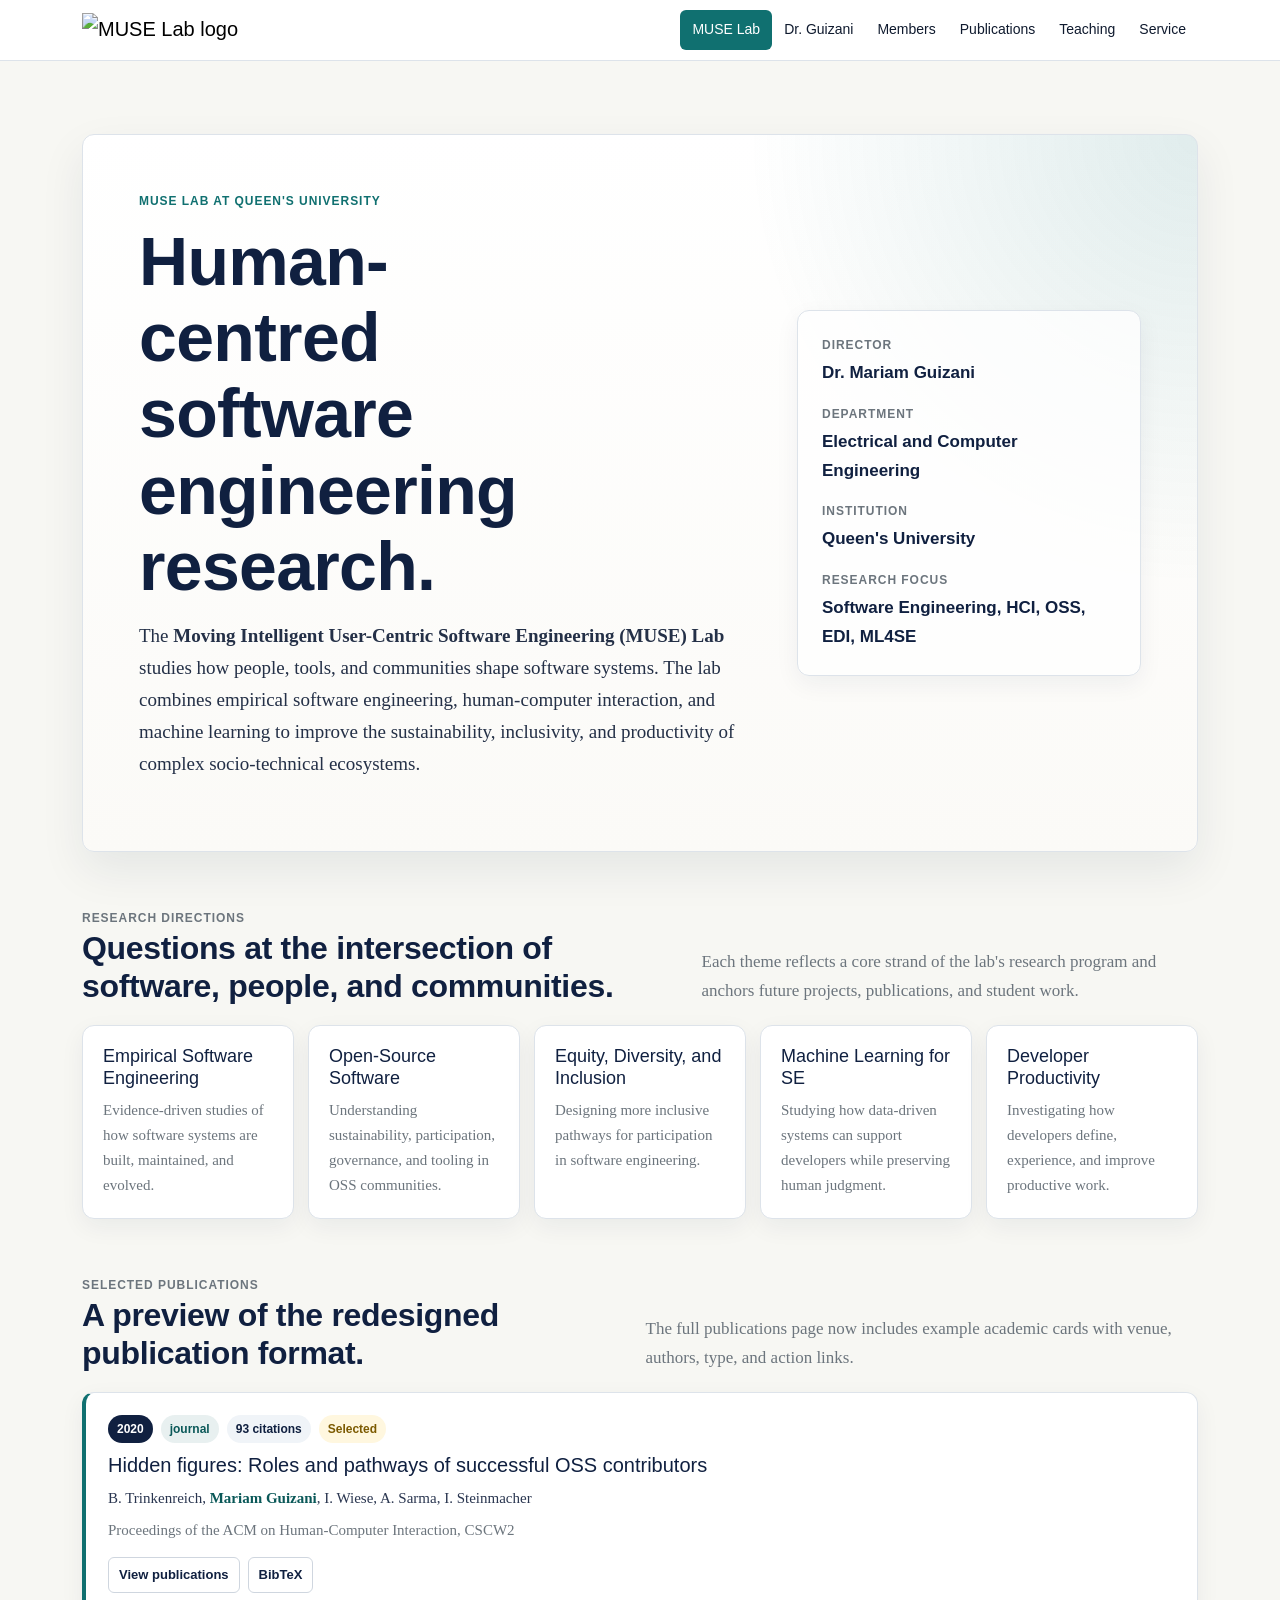
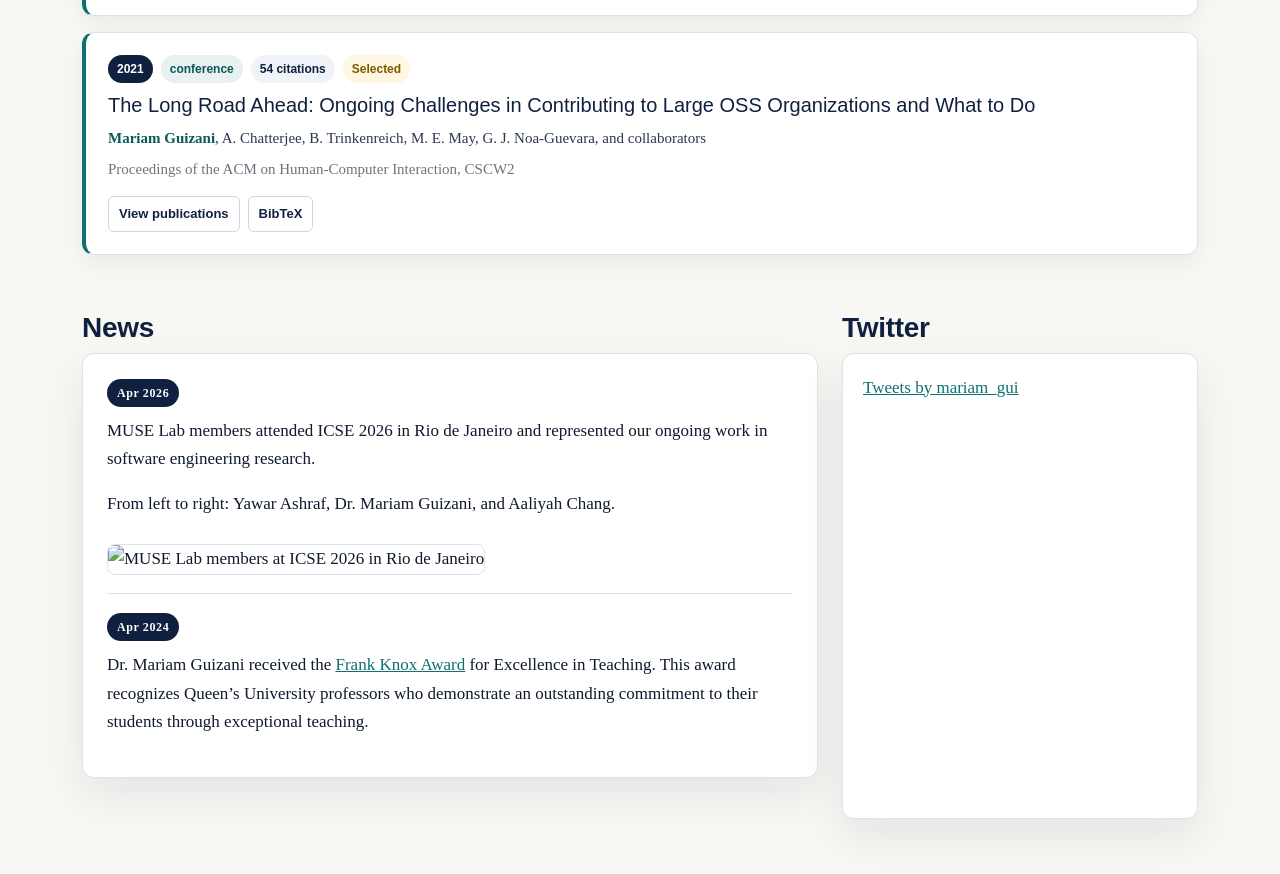
==== index.html @ 634972d9 "full site redesign with academic design system replaces the bootstrap-heavy theme with a prototype-d" ====
<!DOCTYPE html>
<html lang="en">
    <head>
        <meta charset="utf-8" />
        <meta name="viewport" content="width=device-width, initial-scale=1, shrink-to-fit=no" />
        <meta name="description" content="Explore Mariam Guizani's MUSE Lab - advancing research in software engineering, diversity in tech, and open-source communities at Queen's University.">
        <meta name="keywords" content="Mariam Guizani, MUSE Lab, Queen's University, Software Engineering, Diversity in Technology, Open Source Research, Publications, Teaching, Research Lab">
        <meta name="author" content="Mariam Guizani" />
        <meta property="og:title" content="Mariam Guizani - MUSE Lab" />
        <meta property="og:description" content="Discover Mariam Guizani's MUSE Lab - pioneering research in software engineering, inclusivity, and open-source communities." />
        <meta property="og:type" content="website" />
        <meta property="og:url" content="https://yourwebsite.github.io" />
        <meta property="og:image" content="assets/og-image.jpg" />
        <meta name="twitter:card" content="summary_large_image" />
        <meta name="twitter:title" content="Mariam Guizani - MUSE Lab" />
        <meta name="twitter:description" content="Explore cutting-edge software engineering research at Mariam Guizani's MUSE Lab, Queen's University." />
        <meta name="twitter:image" content="assets/twitter-image.jpg" />
        <title>Mariam Guizani - MUSE Lab</title>
        <!-- Favicon -->
        <link rel="icon" type="image/x-icon" href="assets/favicon.ico" />
        <!-- Bootstrap CSS -->
        <link href="https://maxcdn.bootstrapcdn.com/bootstrap/4.5.2/css/bootstrap.min.css" rel="stylesheet">
        <link href="https://cdn.jsdelivr.net/npm/bootstrap@5.3.3/dist/css/bootstrap.min.css" rel="stylesheet" integrity="sha384-QWTKZyjpPEjISv5WaRU9OFeRpok6YctnYmDr5pNlyT2bRjXh0JMhjY6hW+ALEwIH" crossorigin="anonymous">
        <link href="css/styles.css" rel="stylesheet" />
        <link href="css/theme.css" rel="stylesheet" />
        <link href="css/redesign.css" rel="stylesheet" />
    </head>
    
<body class="page-body page-home">
    <!-- Responsive navbar-->
    <nav class="navbar navbar-expand-lg site-navbar">
        <div class="container">
            <a class="navbar-brand d-flex align-items-center" href="index.html" aria-label="MUSE Lab home">
                <img src="assets/muse-lab-logo.svg" alt="MUSE Lab logo" class="muse-logo">
            </a>
            <button class="navbar-toggler" type="button" data-bs-toggle="collapse" data-bs-target="#navbarSupportedContent" aria-controls="navbarSupportedContent" aria-expanded="false" aria-label="Toggle navigation">
                <span class="navbar-toggler-icon"></span>
            </button>
            <div class="collapse navbar-collapse" id="navbarSupportedContent">
                <ul class="navbar-nav ms-auto mb-2 mb-lg-0">
                    <li class="nav-item"><a class="nav-link active" href="index.html">MUSE Lab</a></li>
                    <li class="nav-item"><a class="nav-link" href="mariamguizani.html">Dr. Guizani</a></li>
                    <li class="nav-item"><a class="nav-link" href="members.html">Members</a></li>
                    <li class="nav-item"><a class="nav-link" href="publication.html">Publications</a></li>
                    <li class="nav-item"><a class="nav-link" href="teaching.html">Teaching</a></li>
                    <li class="nav-item"><a class="nav-link" href="service.html">Service</a></li>
                </ul>
            </div>
        </div>
    </nav>
    <main class="page-main">

    <!-- Mission Statement Section -->
    <div class="container mt-4">
        <section class="hero-card">
            <div class="hero-grid">
                <div>
                    <p class="eyebrow">MUSE Lab at Queen's University</p>
                    <h1 class="mb-3">Human-centred software engineering research.</h1>
                    <p class="hero-lede">
                        The <strong>Moving Intelligent User-Centric Software Engineering (MUSE) Lab</strong> studies how people, tools, and communities shape software systems. The lab combines empirical software engineering, human-computer interaction, and machine learning to improve the sustainability, inclusivity, and productivity of complex socio-technical ecosystems.
                    </p>
                </div>
                <aside class="hero-meta-panel" aria-label="Lab profile">
                    <dl>
                        <dt>Director</dt>
                        <dd>Dr. Mariam Guizani</dd>
                        <dt>Department</dt>
                        <dd>Electrical and Computer Engineering</dd>
                        <dt>Institution</dt>
                        <dd>Queen's University</dd>
                        <dt>Research Focus</dt>
                        <dd>Software Engineering, HCI, OSS, EDI, ML4SE</dd>
                    </dl>
                </aside>
            </div>
        </section>
    </div>

    <!-- Research Directions -->
    <div class="container section-shell">
        <div class="section-head">
            <div>
                <p class="section-kicker">Research Directions</p>
                <h2 class="section-title mb-0">Questions at the intersection of software, people, and communities.</h2>
            </div>
            <p>Each theme reflects a core strand of the lab's research program and anchors future projects, publications, and student work.</p>
        </div>
        <div class="research-grid">
            <article class="research-tile">
                <h3>Empirical Software Engineering</h3>
                <p>Evidence-driven studies of how software systems are built, maintained, and evolved.</p>
            </article>
            <article class="research-tile">
                <h3>Open-Source Software</h3>
                <p>Understanding sustainability, participation, governance, and tooling in OSS communities.</p>
            </article>
            <article class="research-tile">
                <h3>Equity, Diversity, and Inclusion</h3>
                <p>Designing more inclusive pathways for participation in software engineering.</p>
            </article>
            <article class="research-tile">
                <h3>Machine Learning for SE</h3>
                <p>Studying how data-driven systems can support developers while preserving human judgment.</p>
            </article>
            <article class="research-tile">
                <h3>Developer Productivity</h3>
                <p>Investigating how developers define, experience, and improve productive work.</p>
            </article>
        </div>
    </div>

    <div class="container section-shell">
        <div class="section-head">
            <div>
                <p class="section-kicker">Selected Publications</p>
                <h2 class="section-title mb-0">A preview of the redesigned publication format.</h2>
            </div>
            <p>The full publications page now includes example academic cards with venue, authors, type, and action links.</p>
        </div>
        <div class="pub-list">
            <article class="pub-card">
                <div class="pub-card__meta">
                    <span class="pub-card__year">2020</span>
                    <span class="pub-card__type">journal</span>
                    <span class="pub-card__citations">93 citations</span>
                    <span class="pub-card__selected">Selected</span>
                </div>
                <h3>Hidden figures: Roles and pathways of successful OSS contributors</h3>
                <p class="pub-authors">B. Trinkenreich, <strong>Mariam Guizani</strong>, I. Wiese, A. Sarma, I. Steinmacher</p>
                <p class="pub-venue">Proceedings of the ACM on Human-Computer Interaction, CSCW2</p>
                <div class="pub-actions">
                    <a href="publication.html" class="pub-action">View publications</a>
                    <a href="publication.html" class="pub-action">BibTeX</a>
                </div>
            </article>
            <article class="pub-card">
                <div class="pub-card__meta">
                    <span class="pub-card__year">2021</span>
                    <span class="pub-card__type">conference</span>
                    <span class="pub-card__citations">54 citations</span>
                    <span class="pub-card__selected">Selected</span>
                </div>
                <h3>The Long Road Ahead: Ongoing Challenges in Contributing to Large OSS Organizations and What to Do</h3>
                <p class="pub-authors"><strong>Mariam Guizani</strong>, A. Chatterjee, B. Trinkenreich, M. E. May, G. J. Noa-Guevara, and collaborators</p>
                <p class="pub-venue">Proceedings of the ACM on Human-Computer Interaction, CSCW2</p>
                <div class="pub-actions">
                    <a href="publication.html" class="pub-action">View publications</a>
                    <a href="publication.html" class="pub-action">BibTeX</a>
                </div>
            </article>
        </div>
    </div>

    <!-- News and Twitter Feed -->
    <div class="container section-shell mb-5">
        <div class="row">
            <!-- News Section -->
            <div class="col-md-8">
                <h3 class="section-title">News</h3>
                <div class="news-card p-4">
                <div class="news-item">
                        <span class="news-badge">Apr 2026</span>
                        <p>MUSE Lab members attended ICSE 2026 in Rio de Janeiro and represented our ongoing work in software engineering research.</p>
                        <p>From left to right: Yawar Ashraf, Dr. Mariam Guizani, and Aaliyah Chang.</p>
                        <img src="photos/icse-2026-lab.jpg" class="img-fluid news-photo" alt="MUSE Lab members at ICSE 2026 in Rio de Janeiro">
                </div>
                <div class="news-item">
                        <span class="news-badge">Apr 2024</span>
                        <p>
                            Dr. Mariam Guizani received the <a href="https://www.queensu.ca/ctl/awards/internal-awards/institutional-awards#Frank-Knox-Award" target="_blank">Frank Knox Award</a> for Excellence in Teaching.
                            This award recognizes Queen’s University professors who demonstrate an outstanding commitment to their students through exceptional teaching.
                        </p>
                </div>
                </div>
            </div>

            <div class="col-md-4">
                <h3 class="section-title">Twitter</h3>
                <div class="twitter-card">
                    <a class="twitter-timeline" href="https://twitter.com/mariam_gui?ref_src=twsrc%5Etfw">Tweets by mariam_gui</a> 
                    <script async src="https://platform.twitter.com/widgets.js" charset="utf-8"></script>
                </div>
            </div>
            
        </div>
    </div>
    </main>

    <!-- Bootstrap core JS -->
    <script src="https://cdn.jsdelivr.net/npm/bootstrap@5.3.3/dist/js/bootstrap.bundle.min.js" crossorigin="anonymous"></script>
</body>
</html>
---- css/redesign.css ----
:root {
  --muse-navy: #102040;
  --muse-navy-deep: #0a1830;
  --muse-teal: #107070;
  --muse-teal-deep: #0a5858;
  --muse-teal-soft: #e8f0f0;
  --surface: #ffffff;
  --surface-warm: #fbfaf7;
  --bg: #f7f7f3;
  --fg: #0f1a2e;
  --muted: #6c757d;
  --line: #dde3ea;
  --line-strong: #cfd6df;
  --radius: 12px;
  --shadow: 0 18px 45px rgba(16, 32, 64, 0.08);
  --shadow-soft: 0 8px 24px rgba(16, 32, 64, 0.06);
  --serif: Charter, "Iowan Old Style", "Source Serif Pro", Georgia, serif;
  --sans: -apple-system, BlinkMacSystemFont, "Segoe UI", Roboto, "Helvetica Neue", Arial, sans-serif;
}

html {
  scroll-behavior: smooth;
}

body.page-body {
  background: var(--bg);
  color: var(--fg);
  font-family: var(--serif);
  font-size: 17px;
  line-height: 1.68;
}

.page-main {
  padding-top: 110px;
  padding-bottom: 48px;
}

.site-navbar {
  position: fixed;
  top: 0;
  width: 100%;
  z-index: 1030;
  background: rgba(255, 255, 255, 0.95) !important;
  border-bottom: 1px solid var(--line);
  backdrop-filter: blur(10px);
}

.navbar-brand .muse-logo {
  height: 34px;
  width: auto;
}

.site-navbar .nav-link {
  color: var(--fg) !important;
  font-family: var(--sans);
  font-size: 14px;
  font-weight: 500;
  border-radius: 6px;
  padding: 8px 12px !important;
}

.site-navbar .nav-link:hover,
.site-navbar .nav-link:focus {
  color: var(--muse-navy) !important;
  background: #eef2f6;
}

.site-navbar .nav-link.active {
  color: #ffffff !important;
  background: var(--muse-teal);
}

.site-navbar .navbar-toggler {
  border-color: var(--line);
}

.hero-card,
.content-card,
.news-card,
.twitter-card {
  background: var(--surface);
  border: 1px solid var(--line);
  border-radius: var(--radius);
  box-shadow: var(--shadow);
}

.hero-card {
  padding: clamp(28px, 5vw, 56px);
  background:
    radial-gradient(circle at top right, rgba(16, 112, 112, 0.13), transparent 34%),
    linear-gradient(180deg, #ffffff 0%, var(--surface-warm) 100%);
  position: relative;
  overflow: hidden;
}

.hero-grid {
  display: grid;
  grid-template-columns: minmax(0, 1.4fr) minmax(280px, 0.8fr);
  gap: clamp(28px, 5vw, 56px);
  align-items: center;
}

.hero-card .eyebrow,
.section-kicker {
  color: var(--muse-teal);
  text-transform: uppercase;
  letter-spacing: 0.08em;
  font-size: 12px;
  font-weight: 700;
  font-family: var(--sans);
  margin-bottom: 12px;
}

.hero-card h1,
.hero-card h2,
.page-title {
  color: var(--muse-navy);
  letter-spacing: -0.01em;
  font-family: var(--sans);
  font-weight: 750;
  line-height: 1.12;
}

.hero-card h1 {
  max-width: 12ch;
  font-size: clamp(38px, 6vw, 68px);
}

.hero-lede {
  max-width: 66ch;
  font-size: 19px;
  color: #243047;
}

.hero-meta-panel {
  background: rgba(255, 255, 255, 0.78);
  border: 1px solid var(--line);
  border-radius: var(--radius);
  box-shadow: var(--shadow-soft);
  padding: 24px;
}

.hero-meta-panel dl {
  margin: 0;
}

.hero-meta-panel dt {
  color: var(--muted);
  font-family: var(--sans);
  font-size: 12px;
  letter-spacing: 0.08em;
  text-transform: uppercase;
  margin-top: 16px;
}

.hero-meta-panel dt:first-child {
  margin-top: 0;
}

.hero-meta-panel dd {
  color: var(--muse-navy);
  font-family: var(--sans);
  font-weight: 650;
  margin: 4px 0 0;
}

.section-title {
  color: var(--muse-navy) !important;
  font-family: var(--sans);
  font-weight: 700;
  letter-spacing: -0.01em;
}

.page-intro {
  color: var(--muted);
  margin-bottom: 28px;
  max-width: 70ch;
}

.content-card {
  padding: 28px;
}

.section-shell {
  margin-top: 56px;
}

.section-head {
  display: flex;
  justify-content: space-between;
  gap: 20px;
  align-items: end;
  margin-bottom: 20px;
}

.section-head p {
  color: var(--muted);
  max-width: 65ch;
  margin: 0;
}

.research-grid {
  display: grid;
  grid-template-columns: repeat(auto-fit, minmax(210px, 1fr));
  gap: 14px;
}

.research-tile {
  background: var(--surface);
  border: 1px solid var(--line);
  border-radius: var(--radius);
  padding: 20px;
  min-height: 160px;
  box-shadow: var(--shadow-soft);
}

.research-tile h3 {
  color: var(--muse-navy);
  font-family: var(--sans);
  font-size: 18px;
  margin-bottom: 8px;
}

.research-tile p {
  color: var(--muted);
  font-size: 15px;
  margin: 0;
}

.stack-md > * + * {
  margin-top: 16px;
}

.news-item {
  border-top: 1px solid var(--line);
  padding-top: 18px;
  margin-top: 18px;
}

.news-item:first-child {
  border-top: 0;
  padding-top: 0;
  margin-top: 0;
}

.news-badge {
  display: inline-block;
  font-size: 12px;
  font-weight: 700;
  letter-spacing: 0.05em;
  color: #fff;
  background: var(--muse-navy);
  border-radius: 999px;
  padding: 4px 10px;
  margin-bottom: 10px;
}

.news-photo {
  border-radius: 8px;
  border: 1px solid var(--line);
  margin-top: 10px;
}

.twitter-card {
  padding: 20px;
  min-height: 100%;
}

.card {
  border: 1px solid var(--line);
  border-radius: var(--radius);
  box-shadow: var(--shadow-soft);
  overflow: hidden;
}

.card-header {
  background: var(--muse-navy) !important;
  color: #fff;
  border-bottom: 0;
}

.year-title {
  color: #ffffff !important;
}

.card-body {
  background: var(--surface);
  font-size: 15px;
}

.card-img-top {
  height: 230px;
  object-fit: cover;
  object-position: center;
}

.principal-investigator-card .card-img-top {
  height: 280px;
}

.page-members .card {
  transition: transform 0.18s ease, box-shadow 0.18s ease, border-color 0.18s ease;
}

.page-members .card:hover {
  transform: translateY(-4px);
  border-color: var(--muse-teal);
  box-shadow: var(--shadow);
}

.page-members .card-title {
  color: var(--muse-navy);
  font-family: var(--sans);
  font-weight: 700;
}

.role-heading {
  align-items: baseline;
  border-bottom: 1px solid var(--line-strong);
  display: flex;
  gap: 12px;
  justify-content: space-between;
  padding-bottom: 10px;
}

.role-count {
  color: var(--muse-teal);
  font-family: var(--sans);
  font-size: 13px;
  font-weight: 700;
}

.bio-image {
  border-radius: var(--radius);
  border: 1px solid var(--line);
  box-shadow: var(--shadow);
}

.placeholder-panel {
  max-width: 760px;
  margin: 0 auto;
  text-align: center;
  padding: 44px 28px;
}

.placeholder-panel h2 {
  color: var(--muse-navy);
}

.publication-hero {
  margin-bottom: 28px;
}

.publication-toolbar {
  align-items: center;
  background: var(--surface);
  border: 1px solid var(--line);
  border-radius: var(--radius);
  box-shadow: var(--shadow-soft);
  display: flex;
  flex-wrap: wrap;
  gap: 10px;
  justify-content: space-between;
  padding: 14px;
}

.scholar-metrics {
  display: grid;
  gap: 12px;
  grid-template-columns: repeat(auto-fit, minmax(150px, 1fr));
  margin: 22px 0 0;
}

.scholar-metric {
  background: var(--surface-warm);
  border: 1px solid var(--line);
  border-radius: 10px;
  padding: 14px;
}

.scholar-metric__value {
  color: var(--muse-navy);
  display: block;
  font-family: var(--sans);
  font-size: 28px;
  font-weight: 800;
  line-height: 1;
}

.scholar-metric__label {
  color: var(--muted);
  display: block;
  font-family: var(--sans);
  font-size: 12px;
  letter-spacing: 0.08em;
  margin-top: 8px;
  text-transform: uppercase;
}

.filter-chip {
  background: #eef4f4;
  border: 1px solid #cfe0e0;
  border-radius: 999px;
  color: var(--muse-teal-deep);
  display: inline-block;
  font-family: var(--sans);
  font-size: 13px;
  font-weight: 650;
  padding: 6px 12px;
}

.connection-grid {
  display: flex;
  flex-wrap: wrap;
  gap: 10px;
  margin-top: 14px;
}

.connection-chip {
  background: #ffffff;
  border: 1px solid var(--line-strong);
  border-radius: 999px;
  color: var(--muse-navy);
  font-family: var(--sans);
  font-size: 13px;
  font-weight: 650;
  padding: 7px 12px;
}

.pub-group {
  margin-top: 34px;
}

.pub-year {
  color: var(--muse-navy);
  font-family: var(--sans);
  font-size: 20px;
  font-weight: 800;
  margin-bottom: 14px;
}

.pub-list {
  display: grid;
  gap: 16px;
}

.pub-card {
  background: var(--surface);
  border: 1px solid var(--line);
  border-left: 4px solid var(--muse-teal);
  border-radius: var(--radius);
  box-shadow: var(--shadow-soft);
  padding: 22px;
}

.pub-card__meta {
  display: flex;
  flex-wrap: wrap;
  gap: 8px;
  margin-bottom: 10px;
}

.pub-card__year,
.pub-card__type,
.pub-card__selected,
.pub-card__citations {
  border-radius: 999px;
  font-family: var(--sans);
  font-size: 12px;
  font-weight: 700;
  padding: 4px 9px;
}

.pub-card__year {
  background: var(--muse-navy);
  color: #fff;
}

.pub-card__type {
  background: var(--muse-teal-soft);
  color: var(--muse-teal-deep);
}

.pub-card__selected {
  background: #fff7df;
  color: #7c5a00;
}

.pub-card__citations {
  background: #f0f4f8;
  color: var(--muse-navy);
}

.pub-card h3 {
  color: var(--muse-navy);
  font-family: var(--sans);
  font-size: 20px;
  line-height: 1.25;
  margin-bottom: 8px;
}

.pub-authors {
  color: #2a3650;
  font-size: 15px;
  margin-bottom: 6px;
}

.pub-authors strong {
  color: var(--muse-teal-deep);
}

.pub-venue {
  color: var(--muted);
  font-size: 15px;
  margin-bottom: 14px;
}

.pub-actions {
  display: flex;
  flex-wrap: wrap;
  gap: 8px;
}

.pub-action {
  border: 1px solid var(--line-strong);
  border-radius: 6px;
  color: var(--muse-navy);
  font-family: var(--sans);
  font-size: 13px;
  font-weight: 650;
  padding: 6px 10px;
  text-decoration: none;
}

.pub-action:hover {
  background: var(--muse-navy);
  color: #fff;
  text-decoration: none;
}

a {
  color: var(--muse-teal);
}

a:hover {
  color: var(--muse-teal-deep);
}

h1,
h2,
h3,
h4,
h5,
h6,
.navbar,
.card-title,
.card-subtitle,
.card-text,
.btn,
.badge {
  font-family: var(--sans);
}

@media (max-width: 991px) {
  .page-main {
    padding-top: 94px;
  }

  .site-navbar .navbar-collapse {
    background: #ffffff;
    border: 1px solid var(--line);
    border-radius: 8px;
    padding: 10px;
    margin-top: 10px;
  }

  .hero-card {
    padding: 24px;
  }

  .hero-grid,
  .section-head {
    grid-template-columns: 1fr;
    display: block;
  }
}
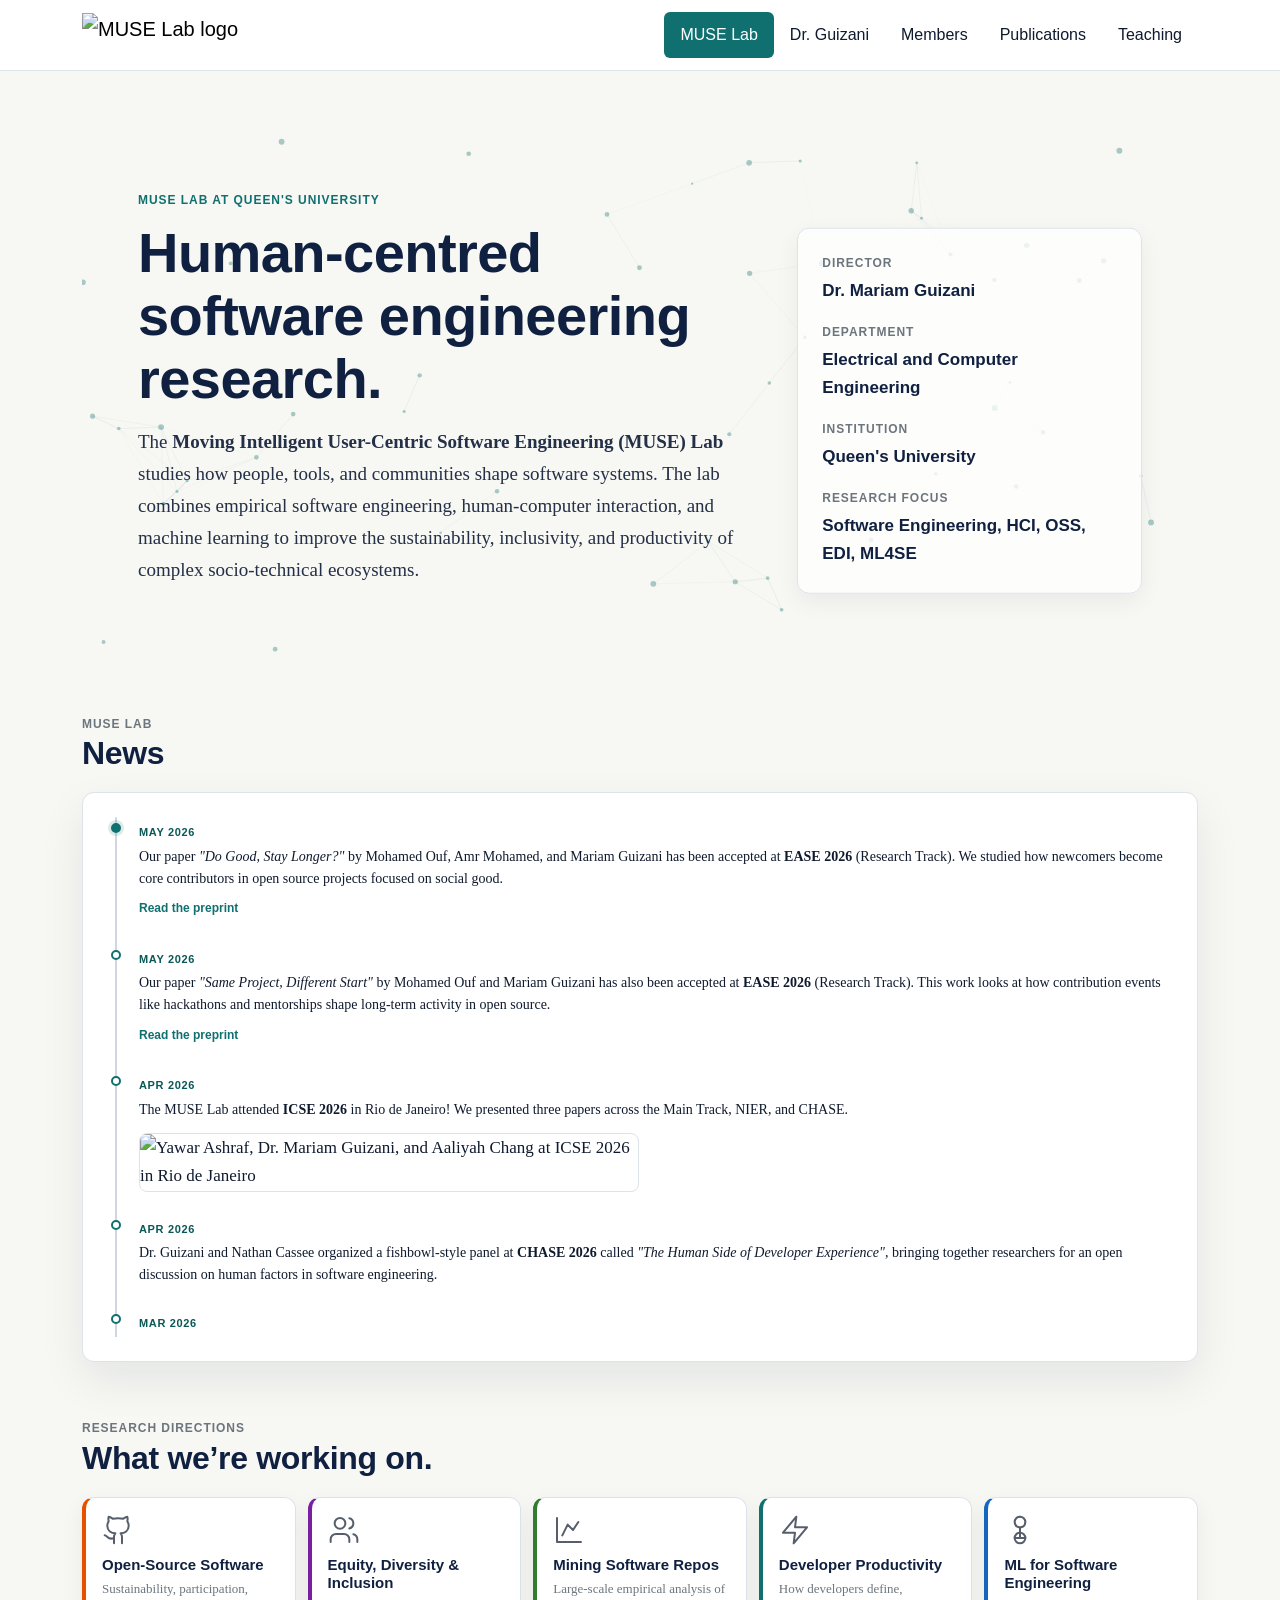
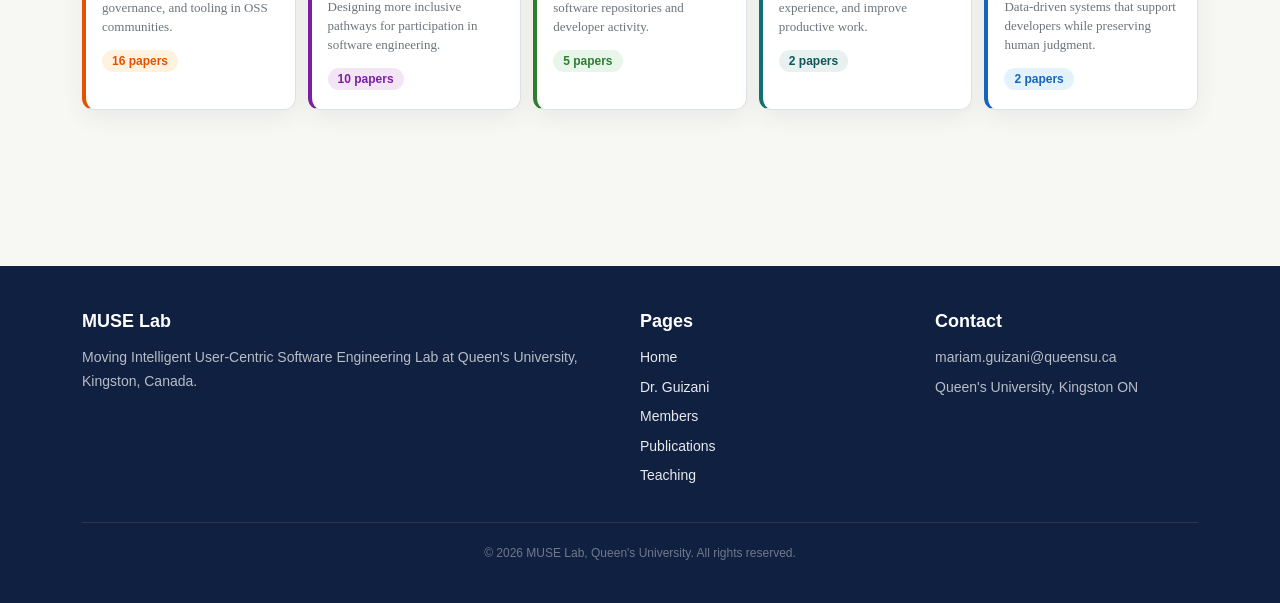
==== commit 466a8300: "clean up redesign: remove orphan pages, sync data, fix bugs - delete orphan service.html and dead js" ====
--- a/index.html
+++ b/index.html
@@ -6,24 +6,24 @@
         <meta name="description" content="Explore Mariam Guizani's MUSE Lab - advancing research in software engineering, diversity in tech, and open-source communities at Queen's University.">
         <meta name="keywords" content="Mariam Guizani, MUSE Lab, Queen's University, Software Engineering, Diversity in Technology, Open Source Research, Publications, Teaching, Research Lab">
         <meta name="author" content="Mariam Guizani" />
-        <meta property="og:title" content="Mariam Guizani - MUSE Lab" />
-        <meta property="og:description" content="Discover Mariam Guizani's MUSE Lab - pioneering research in software engineering, inclusivity, and open-source communities." />
+        <meta property="og:title" content="MUSE Lab - Queen's University" />
+        <meta property="og:description" content="The Moving Intelligent User-Centric Software Engineering Lab at Queen's University." />
         <meta property="og:type" content="website" />
-        <meta property="og:url" content="https://yourwebsite.github.io" />
-        <meta property="og:image" content="assets/og-image.jpg" />
-        <meta name="twitter:card" content="summary_large_image" />
-        <meta name="twitter:title" content="Mariam Guizani - MUSE Lab" />
-        <meta name="twitter:description" content="Explore cutting-edge software engineering research at Mariam Guizani's MUSE Lab, Queen's University." />
-        <meta name="twitter:image" content="assets/twitter-image.jpg" />
+        <meta name="twitter:card" content="summary" />
+        <meta name="twitter:title" content="MUSE Lab - Queen's University" />
+        <meta name="twitter:description" content="The Moving Intelligent User-Centric Software Engineering Lab at Queen's University." />
         <title>Mariam Guizani - MUSE Lab</title>
         <!-- Favicon -->
         <link rel="icon" type="image/x-icon" href="assets/favicon.ico" />
-        <!-- Bootstrap CSS -->
-        <link href="https://maxcdn.bootstrapcdn.com/bootstrap/4.5.2/css/bootstrap.min.css" rel="stylesheet">
+        <link rel="preconnect" href="https://cdn.jsdelivr.net" crossorigin>
         <link href="https://cdn.jsdelivr.net/npm/bootstrap@5.3.3/dist/css/bootstrap.min.css" rel="stylesheet" integrity="sha384-QWTKZyjpPEjISv5WaRU9OFeRpok6YctnYmDr5pNlyT2bRjXh0JMhjY6hW+ALEwIH" crossorigin="anonymous">
         <link href="css/styles.css" rel="stylesheet" />
         <link href="css/theme.css" rel="stylesheet" />
         <link href="css/redesign.css" rel="stylesheet" />
+        <link rel="prefetch" href="publication.html">
+        <link rel="prefetch" href="members.html">
+        <link rel="prefetch" href="mariamguizani.html">
+        <link rel="prefetch" href="teaching.html">
     </head>
     
 <body class="page-body page-home">
@@ -43,7 +43,6 @@
                     <li class="nav-item"><a class="nav-link" href="members.html">Members</a></li>
                     <li class="nav-item"><a class="nav-link" href="publication.html">Publications</a></li>
                     <li class="nav-item"><a class="nav-link" href="teaching.html">Teaching</a></li>
-                    <li class="nav-item"><a class="nav-link" href="service.html">Service</a></li>
                 </ul>
             </div>
         </div>
@@ -53,15 +52,16 @@
     <!-- Mission Statement Section -->
     <div class="container mt-4">
         <section class="hero-card">
+            <div class="hero-particles-wrap"><canvas id="hero-particles"></canvas></div>
             <div class="hero-grid">
                 <div>
                     <p class="eyebrow">MUSE Lab at Queen's University</p>
-                    <h1 class="mb-3">Human-centred software engineering research.</h1>
+                    <h1 class="mb-3 hero-typing">Human-centred software engineering research.</h1>
                     <p class="hero-lede">
                         The <strong>Moving Intelligent User-Centric Software Engineering (MUSE) Lab</strong> studies how people, tools, and communities shape software systems. The lab combines empirical software engineering, human-computer interaction, and machine learning to improve the sustainability, inclusivity, and productivity of complex socio-technical ecosystems.
                     </p>
                 </div>
-                <aside class="hero-meta-panel" aria-label="Lab profile">
+                <aside class="hero-meta-panel" aria-label="Lab profile" data-parallax="0.06">
                     <dl>
                         <dt>Director</dt>
                         <dd>Dr. Mariam Guizani</dd>
@@ -77,117 +77,249 @@
         </section>
     </div>
 
-    <!-- Research Directions -->
+    <!-- MUSE Lab News -->
     <div class="container section-shell">
         <div class="section-head">
             <div>
-                <p class="section-kicker">Research Directions</p>
-                <h2 class="section-title mb-0">Questions at the intersection of software, people, and communities.</h2>
-            </div>
-            <p>Each theme reflects a core strand of the lab's research program and anchors future projects, publications, and student work.</p>
-        </div>
-        <div class="research-grid">
-            <article class="research-tile">
-                <h3>Empirical Software Engineering</h3>
-                <p>Evidence-driven studies of how software systems are built, maintained, and evolved.</p>
-            </article>
-            <article class="research-tile">
-                <h3>Open-Source Software</h3>
-                <p>Understanding sustainability, participation, governance, and tooling in OSS communities.</p>
-            </article>
-            <article class="research-tile">
-                <h3>Equity, Diversity, and Inclusion</h3>
-                <p>Designing more inclusive pathways for participation in software engineering.</p>
-            </article>
-            <article class="research-tile">
-                <h3>Machine Learning for SE</h3>
-                <p>Studying how data-driven systems can support developers while preserving human judgment.</p>
-            </article>
-            <article class="research-tile">
-                <h3>Developer Productivity</h3>
-                <p>Investigating how developers define, experience, and improve productive work.</p>
-            </article>
+                <p class="section-kicker">MUSE Lab</p>
+                <h2 class="section-title mb-0">News</h2>
+            </div>
+        </div>
+        <div class="news-card p-4">
+            <div class="news-scroll">
+                <div class="news-timeline">
+                    <div class="news-item">
+                        <span class="news-badge">May 2026</span>
+                        <p>Our paper <em>"Do Good, Stay Longer?"</em> by Mohamed Ouf, Amr Mohamed, and Mariam Guizani has been accepted at <strong>EASE 2026</strong> (Research Track). We studied how newcomers become core contributors in open source projects focused on social good.</p>
+                        <a href="https://arxiv.org/abs/2601.23142" class="news-link" target="_blank">Read the preprint</a>
+                    </div>
+                    <div class="news-item">
+                        <span class="news-badge">May 2026</span>
+                        <p>Our paper <em>"Same Project, Different Start"</em> by Mohamed Ouf and Mariam Guizani has also been accepted at <strong>EASE 2026</strong> (Research Track). This work looks at how contribution events like hackathons and mentorships shape long-term activity in open source.</p>
+                        <a href="https://arxiv.org/abs/2604.22120" class="news-link" target="_blank">Read the preprint</a>
+                    </div>
+                    <div class="news-item">
+                        <span class="news-badge">Apr 2026</span>
+                        <p>The MUSE Lab attended <strong>ICSE 2026</strong> in Rio de Janeiro! We presented three papers across the Main Track, NIER, and CHASE.</p>
+                        <img src="photos/icse-2026-lab.jpg" class="news-photo" alt="Yawar Ashraf, Dr. Mariam Guizani, and Aaliyah Chang at ICSE 2026 in Rio de Janeiro">
+                    </div>
+                    <div class="news-item">
+                        <span class="news-badge">Apr 2026</span>
+                        <p>Dr. Guizani and Nathan Cassee organized a fishbowl-style panel at <strong>CHASE 2026</strong> called <em>"The Human Side of Developer Experience"</em>, bringing together researchers for an open discussion on human factors in software engineering.</p>
+                    </div>
+                    <div class="news-item">
+                        <span class="news-badge">Mar 2026</span>
+                        <p>Three papers accepted at <strong>ICSE 2026</strong>! Our work on OSS4SG community patterns got into the Main Track, our collaboration on LLM-driven documentation translation into the NIER Track, and Aaliyah Chang's work on motivations in software engineering into CHASE.</p>
+                    </div>
+                    <div class="news-item">
+                        <span class="news-badge">Mar 2026</span>
+                        <p>Our <em>Community Tapestry</em> dashboard was presented at <strong>SANER 2026</strong> as part of the Journal First track. This tool helps open source project leaders track diversity and turnover in their communities.</p>
+                    </div>
+                    <div class="news-item">
+                        <span class="news-badge">Mar 2026</span>
+                        <p>Dr. Guizani received funding from the <strong>Ontario Research Fund</strong> as part of Ontario's $47M investment in research and innovation, supporting our work on sustainable open source and developer productivity.</p>
+                    </div>
+                    <div class="news-item">
+                        <span class="news-badge">Feb 2026</span>
+                        <p>Our systematic review on the impact of LLM assistants on developer productivity by Amr Mohamed, Maram Assi, and Mariam Guizani has been accepted at <strong>TOSEM</strong>.</p>
+                        <a href="https://arxiv.org/abs/2507.03156" class="news-link" target="_blank">Read the preprint</a>
+                    </div>
+                    <div class="news-item">
+                        <span class="news-badge">Nov 2025</span>
+                        <p>Mohamad Ashraf presented our paper on reverse engineering user stories from code using LLMs at <strong>CASCON 2025</strong> in Toronto.</p>
+                        <a href="https://doi.org/10.1109/CASCON66301.2025.00080" class="news-link" target="_blank">Read the paper</a>
+                    </div>
+                    <div class="news-item">
+                        <span class="news-badge">Nov 2025</span>
+                        <p>Michael Zhang presented our work on programming language topic classification at <strong>CASCON 2025</strong> in Toronto.</p>
+                    </div>
+                    <div class="news-item">
+                        <span class="news-badge">Sep 2025</span>
+                        <p>The MUSE Lab is welcoming international undergraduate students through the <strong>Mitacs Globalink Research Internship</strong> program for summer 2026.</p>
+                    </div>
+                    <div class="news-item">
+                        <span class="news-badge">Jul 2025</span>
+                        <p>Dr. Guizani was voted the favorite 3rd-year professor in Electrical and Computer Engineering at Queen's and received the <strong>Undergraduate Teaching Award</strong>.</p>
+                    </div>
+                    <div class="news-item">
+                        <span class="news-badge">Jun 2025</span>
+                        <p>Dr. Guizani received an <strong>NSERC Discovery Grant</strong> to develop actionable diversity and inclusion tools for socio-technically sustainable open source software.</p>
+                    </div>
+                    <div class="news-item">
+                        <span class="news-badge">May 2025</span>
+                        <p>Dr. Guizani served as Media Co-Chair for <strong>CASCON 2025</strong>, the 35th anniversary of the IEEE International Conference on Collaborative Advances in Software and Computing.</p>
+                    </div>
+                    <div class="news-item">
+                        <span class="news-badge">Apr 2024</span>
+                        <p>Dr. Guizani received the <strong>Frank Knox Award</strong> for Excellence in Teaching at Queen's University, recognizing her outstanding commitment to students.</p>
+                    </div>
+                    <div class="news-item">
+                        <span class="news-badge">Nov 2022</span>
+                        <p>Our research on the Maintainer Dashboard helped inform the <strong>GitHub Discussions Dashboard</strong> and was featured on the GitHub blog. This work came out of Dr. Guizani's internship at Microsoft Research.</p>
+                    </div>
+                    <div class="news-item">
+                        <span class="news-badge">Sep 2021</span>
+                        <p>Dr. Guizani was an invited speaker at the <strong>Open Source Summit 2021</strong> in Seattle, organized by the Linux Foundation, where she presented on developer productivity in open source communities.</p>
+                    </div>
+                </div>
+            </div>
         </div>
     </div>
 
-    <div class="container section-shell">
+    <!-- Research Directions -->
+    <div class="container section-shell mb-5">
         <div class="section-head">
             <div>
-                <p class="section-kicker">Selected Publications</p>
-                <h2 class="section-title mb-0">A preview of the redesigned publication format.</h2>
-            </div>
-            <p>The full publications page now includes example academic cards with venue, authors, type, and action links.</p>
-        </div>
-        <div class="pub-list">
-            <article class="pub-card">
-                <div class="pub-card__meta">
-                    <span class="pub-card__year">2020</span>
-                    <span class="pub-card__type">journal</span>
-                    <span class="pub-card__citations">93 citations</span>
-                    <span class="pub-card__selected">Selected</span>
-                </div>
-                <h3>Hidden figures: Roles and pathways of successful OSS contributors</h3>
-                <p class="pub-authors">B. Trinkenreich, <strong>Mariam Guizani</strong>, I. Wiese, A. Sarma, I. Steinmacher</p>
-                <p class="pub-venue">Proceedings of the ACM on Human-Computer Interaction, CSCW2</p>
-                <div class="pub-actions">
-                    <a href="publication.html" class="pub-action">View publications</a>
-                    <a href="publication.html" class="pub-action">BibTeX</a>
-                </div>
-            </article>
-            <article class="pub-card">
-                <div class="pub-card__meta">
-                    <span class="pub-card__year">2021</span>
-                    <span class="pub-card__type">conference</span>
-                    <span class="pub-card__citations">54 citations</span>
-                    <span class="pub-card__selected">Selected</span>
-                </div>
-                <h3>The Long Road Ahead: Ongoing Challenges in Contributing to Large OSS Organizations and What to Do</h3>
-                <p class="pub-authors"><strong>Mariam Guizani</strong>, A. Chatterjee, B. Trinkenreich, M. E. May, G. J. Noa-Guevara, and collaborators</p>
-                <p class="pub-venue">Proceedings of the ACM on Human-Computer Interaction, CSCW2</p>
-                <div class="pub-actions">
-                    <a href="publication.html" class="pub-action">View publications</a>
-                    <a href="publication.html" class="pub-action">BibTeX</a>
-                </div>
-            </article>
-        </div>
-    </div>
-
-    <!-- News and Twitter Feed -->
-    <div class="container section-shell mb-5">
-        <div class="row">
-            <!-- News Section -->
-            <div class="col-md-8">
-                <h3 class="section-title">News</h3>
-                <div class="news-card p-4">
-                <div class="news-item">
-                        <span class="news-badge">Apr 2026</span>
-                        <p>MUSE Lab members attended ICSE 2026 in Rio de Janeiro and represented our ongoing work in software engineering research.</p>
-                        <p>From left to right: Yawar Ashraf, Dr. Mariam Guizani, and Aaliyah Chang.</p>
-                        <img src="photos/icse-2026-lab.jpg" class="img-fluid news-photo" alt="MUSE Lab members at ICSE 2026 in Rio de Janeiro">
-                </div>
-                <div class="news-item">
-                        <span class="news-badge">Apr 2024</span>
-                        <p>
-                            Dr. Mariam Guizani received the <a href="https://www.queensu.ca/ctl/awards/internal-awards/institutional-awards#Frank-Knox-Award" target="_blank">Frank Knox Award</a> for Excellence in Teaching.
-                            This award recognizes Queen’s University professors who demonstrate an outstanding commitment to their students through exceptional teaching.
-                        </p>
-                </div>
-                </div>
-            </div>
-
-            <div class="col-md-4">
-                <h3 class="section-title">Twitter</h3>
-                <div class="twitter-card">
-                    <a class="twitter-timeline" href="https://twitter.com/mariam_gui?ref_src=twsrc%5Etfw">Tweets by mariam_gui</a> 
-                    <script async src="https://platform.twitter.com/widgets.js" charset="utf-8"></script>
-                </div>
-            </div>
-            
+                <p class="section-kicker">Research Directions</p>
+                <h2 class="section-title mb-0">What we’re working on.</h2>
+            </div>
+        </div>
+        <div class="rd-grid">
+
+            <article class="rd-card" data-rd="oss">
+                <div class="rd-card__front">
+                    <svg class="rd-card__icon" viewBox="0 0 24 24" fill="none" stroke="currentColor" stroke-width="1.5" stroke-linecap="round" stroke-linejoin="round"><path d="M15 22v-4a4.8 4.8 0 0 0-1-3.5c3 0 6-2 6-5.5.08-1.25-.27-2.48-1-3.5.28-1.15.28-2.35 0-3.5 0 0-1 0-3 1.5-2.64-.5-5.36-.5-8 0C6 2 5 2 5 2c-.3 1.15-.3 2.35 0 3.5A5.4 5.4 0 0 0 4 9c0 3.5 3 5.5 6 5.5-.39.49-.68 1.05-.85 1.65S8.93 17.38 9 18v4"/><path d="M9 18c-4.51 2-5-2-7-2"/></svg>
+                    <h3>Open-Source Software</h3>
+                    <p>Sustainability, participation, governance, and tooling in OSS communities.</p>
+                    <span class="rd-card__count">16 papers</span>
+                </div>
+                <div class="rd-card__expanded">
+                    <div class="rd-card__people">
+                        <img src="photos/mariamguizani.jpeg" alt="Mariam Guizani" title="Dr. Mariam Guizani">
+                        <img src="photos/mohamedouf.jpeg" alt="Mohamed Ouf" title="Mohamed Ouf">
+                        <img src="photos/eliottrobyn.jpeg" alt="Robyn Elliot" title="Robyn Elliot">
+                        <img src="photos/zephvaniterson.jpg" alt="Zeph Van Iterson" title="Zeph Van Iterson">
+                    </div>
+                    <ul class="rd-card__papers">
+                        <li><a href="https://doi.org/10.1145/3415251">B. Trinkenreich, M. Guizani, et al. <em>Hidden Figures: Roles and Pathways of Successful OSS Contributors.</em> CSCW 2020.</a></li>
+                        <li><a href="https://doi.org/10.1145/3479551">M. Guizani, et al. <em>The Long Road Ahead: Ongoing Challenges in Contributing to Large OSS Organizations.</em> CSCW 2021.</a></li>
+                        <li><a href="https://doi.org/10.1109/ICSE48619.2023.00218">M. Guizani, et al. <em>Rules of Engagement: Why and How Companies Participate in OSS.</em> ICSE 2023.</a></li>
+                    </ul>
+                    <a href="publication.html" class="rd-card__link">View all OSS publications &rarr;</a>
+                </div>
+            </article>
+
+            <article class="rd-card" data-rd="edi">
+                <div class="rd-card__front">
+                    <svg class="rd-card__icon" viewBox="0 0 24 24" fill="none" stroke="currentColor" stroke-width="1.5" stroke-linecap="round" stroke-linejoin="round"><path d="M16 21v-2a4 4 0 0 0-4-4H6a4 4 0 0 0-4 4v2"/><circle cx="9" cy="7" r="4"/><path d="M22 21v-2a4 4 0 0 0-3-3.87"/><path d="M16 3.13a4 4 0 0 1 0 7.75"/></svg>
+                    <h3>Equity, Diversity &amp; Inclusion</h3>
+                    <p>Designing more inclusive pathways for participation in software engineering.</p>
+                    <span class="rd-card__count">10 papers</span>
+                </div>
+                <div class="rd-card__expanded">
+                    <div class="rd-card__people">
+                        <img src="photos/mariamguizani.jpeg" alt="Mariam Guizani" title="Dr. Mariam Guizani">
+                    </div>
+                    <ul class="rd-card__papers">
+                        <li><a href="https://doi.org/10.1109/MS.2020.3019540">M. Guizani, et al. <em>Gender Inclusivity as a Quality Requirement: Practices and Pitfalls.</em> IEEE Software 2020.</a></li>
+                        <li><a href="https://doi.org/10.1007/978-1-4842-9651-6_27">M. Hamid, A. Chatterjee, M. Guizani, et al. <em>How to Measure Diversity Actionably in Technology.</em> Book Chapter 2024.</a></li>
+                    </ul>
+                    <a href="publication.html" class="rd-card__link">View all EDI publications &rarr;</a>
+                </div>
+            </article>
+
+            <article class="rd-card" data-rd="msr">
+                <div class="rd-card__front">
+                    <svg class="rd-card__icon" viewBox="0 0 24 24" fill="none" stroke="currentColor" stroke-width="1.5" stroke-linecap="round" stroke-linejoin="round"><path d="M3 3v18h18"/><path d="M7 16l4-8 4 4 4-6"/></svg>
+                    <h3>Mining Software Repos</h3>
+                    <p>Large-scale empirical analysis of software repositories and developer activity.</p>
+                    <span class="rd-card__count">5 papers</span>
+                </div>
+                <div class="rd-card__expanded">
+                    <div class="rd-card__people">
+                        <img src="photos/mariamguizani.jpeg" alt="Mariam Guizani" title="Dr. Mariam Guizani">
+                        <img src="photos/mohamedouf.jpeg" alt="Mohamed Ouf" title="Mohamed Ouf">
+                        <img src="photos/zephvaniterson.jpg" alt="Zeph Van Iterson" title="Zeph Van Iterson">
+                    </div>
+                    <ul class="rd-card__papers">
+                        <li><a href="https://doi.org/10.1145/3744916.3787782">M. Ouf, et al. <em>An Empirical Analysis of Community and Coding Patterns in OSS4SG vs. Conventional OSS.</em> EASE 2026.</a></li>
+                        <li><a href="https://arxiv.org/abs/2604.22120">M. Ouf, M. Guizani. <em>Same Project, Different Start: How Contribution Events Shape Activity and Retention in Open Source.</em> 2026.</a></li>
+                    </ul>
+                    <a href="publication.html" class="rd-card__link">View all MSR publications &rarr;</a>
+                </div>
+            </article>
+
+            <article class="rd-card" data-rd="productivity">
+                <div class="rd-card__front">
+                    <svg class="rd-card__icon" viewBox="0 0 24 24" fill="none" stroke="currentColor" stroke-width="1.5" stroke-linecap="round" stroke-linejoin="round"><path d="M13 2L3 14h9l-1 8 10-12h-9l1-8z"/></svg>
+                    <h3>Developer Productivity</h3>
+                    <p>How developers define, experience, and improve productive work.</p>
+                    <span class="rd-card__count">2 papers</span>
+                </div>
+                <div class="rd-card__expanded">
+                    <div class="rd-card__people">
+                        <img src="photos/mariamguizani.jpeg" alt="Mariam Guizani" title="Dr. Mariam Guizani">
+                        <img src="photos/amrmohamed.jpg" alt="Amr Mohamed" title="Amr Mohamed">
+                    </div>
+                    <ul class="rd-card__papers">
+                        <li><a href="https://doi.org/10.1145/3809494">A. Mohamed, M. Assi, M. Guizani. <em>The Impact of LLM-Assistants on Software Developer Productivity.</em> TOSEM 2025.</a></li>
+                        <li><a href="https://arxiv.org/abs/2511.14711">A. Chang, M. Guizani, B. Johnson. <em>Why Do We Code? A Theory on Motivations and Challenges in Software Engineering.</em> 2025.</a></li>
+                    </ul>
+                    <a href="publication.html" class="rd-card__link">View all Productivity publications &rarr;</a>
+                </div>
+            </article>
+
+            <article class="rd-card" data-rd="ml4se">
+                <div class="rd-card__front">
+                    <svg class="rd-card__icon" viewBox="0 0 24 24" fill="none" stroke="currentColor" stroke-width="1.5" stroke-linecap="round" stroke-linejoin="round"><path d="M12 2a4 4 0 0 1 4 4c0 1.95-1.4 3.57-3.25 3.92"/><path d="M12 2a4 4 0 0 0-4 4c0 1.95 1.4 3.57 3.25 3.92"/><path d="M12 10v4"/><circle cx="12" cy="18" r="4"/><path d="M8 18h8"/><path d="M12 14v4"/></svg>
+                    <h3>ML for Software Engineering</h3>
+                    <p>Data-driven systems that support developers while preserving human judgment.</p>
+                    <span class="rd-card__count">2 papers</span>
+                </div>
+                <div class="rd-card__expanded">
+                    <div class="rd-card__people">
+                        <img src="photos/mariamguizani.jpeg" alt="Mariam Guizani" title="Dr. Mariam Guizani">
+                        <img src="photos/mohamedouf.jpeg" alt="Mohamed Ouf" title="Mohamed Ouf">
+                        <img src="photos/michaelzhang.jpeg" alt="Michael Zhang" title="Michael Zhang">
+                    </div>
+                    <ul class="rd-card__papers">
+                        <li><a href="https://doi.org/10.1109/CASCON66301.2025.00080">M. Ouf, H. Li, M. Zhang, M. Guizani. <em>Reverse Engineering User Stories from Code using Large Language Models.</em> CASCON 2025.</a></li>
+                        <li>M. Zhang, Y. Tian, M. Guizani. <em>Design, Implementation and Evaluation of a Novel Programming Language Topic Classification Workflow.</em> CASCON 2025.</li>
+                    </ul>
+                    <a href="publication.html" class="rd-card__link">View all ML4SE publications &rarr;</a>
+                </div>
+            </article>
+
+        </div>
+        <div id="rd-detail-panel" class="rd-detail" style="display:none;">
+            <button class="rd-detail__close" aria-label="Close">&times;</button>
+            <div class="rd-detail__header"><h3></h3></div>
+            <div class="rd-detail__body"></div>
         </div>
     </div>
     </main>
 
+    <footer class="site-footer">
+        <div class="container">
+            <div class="footer-grid">
+                <div>
+                    <div class="footer-brand">MUSE Lab</div>
+                    <p>Moving Intelligent User-Centric Software Engineering Lab at Queen's University, Kingston, Canada.</p>
+                </div>
+                <div>
+                    <div class="footer-brand">Pages</div>
+                    <ul class="footer-links">
+                        <li><a href="index.html">Home</a></li>
+                        <li><a href="mariamguizani.html">Dr. Guizani</a></li>
+                        <li><a href="members.html">Members</a></li>
+                        <li><a href="publication.html">Publications</a></li>
+                        <li><a href="teaching.html">Teaching</a></li>
+                    </ul>
+                </div>
+                <div>
+                    <div class="footer-brand">Contact</div>
+                    <ul class="footer-links">
+                        <li>mariam.guizani@queensu.ca</li>
+                        <li>Queen's University, Kingston ON</li>
+                    </ul>
+                </div>
+            </div>
+            <div class="footer-bottom">&copy; 2026 MUSE Lab, Queen's University. All rights reserved.</div>
+        </div>
+    </footer>
+
     <!-- Bootstrap core JS -->
     <script src="https://cdn.jsdelivr.net/npm/bootstrap@5.3.3/dist/js/bootstrap.bundle.min.js" crossorigin="anonymous"></script>
+    <script src="js/fancy.js"></script>
 </body>
 </html>
--- a/css/redesign.css
+++ b/css/redesign.css
@@ -4,6 +4,18 @@
   --muse-teal: #107070;
   --muse-teal-deep: #0a5858;
   --muse-teal-soft: #e8f0f0;
+  --muse-purple: #7B1FA2;
+  --muse-purple-soft: #f3e5f5;
+  --muse-orange: #E65100;
+  --muse-orange-soft: #fff3e0;
+  --muse-blue: #1565C0;
+  --muse-blue-soft: #e3f2fd;
+  --muse-rose: #C62828;
+  --muse-rose-soft: #fce4ec;
+  --muse-green: #2E7D32;
+  --muse-green-soft: #e8f5e9;
+  --muse-slate: #455a64;
+  --muse-slate-soft: #eceff1;
   --surface: #ffffff;
   --surface-warm: #fbfaf7;
   --bg: #f7f7f3;
@@ -46,17 +58,17 @@
 }
 
 .navbar-brand .muse-logo {
-  height: 34px;
+  height: 44px;
   width: auto;
 }
 
 .site-navbar .nav-link {
   color: var(--fg) !important;
   font-family: var(--sans);
-  font-size: 14px;
+  font-size: 16px;
   font-weight: 500;
   border-radius: 6px;
-  padding: 8px 12px !important;
+  padding: 10px 16px !important;
 }
 
 .site-navbar .nav-link:hover,
@@ -76,8 +88,7 @@
 
 .hero-card,
 .content-card,
-.news-card,
-.twitter-card {
+.news-card {
   background: var(--surface);
   border: 1px solid var(--line);
   border-radius: var(--radius);
@@ -86,9 +97,9 @@
 
 .hero-card {
   padding: clamp(28px, 5vw, 56px);
-  background:
-    radial-gradient(circle at top right, rgba(16, 112, 112, 0.13), transparent 34%),
-    linear-gradient(180deg, #ffffff 0%, var(--surface-warm) 100%);
+  background: transparent;
+  border: none;
+  box-shadow: none;
   position: relative;
   overflow: hidden;
 }
@@ -122,8 +133,8 @@
 }
 
 .hero-card h1 {
-  max-width: 12ch;
-  font-size: clamp(38px, 6vw, 68px);
+  max-width: 22ch;
+  font-size: clamp(32px, 4.5vw, 56px);
 }
 
 .hero-lede {
@@ -227,44 +238,279 @@
   margin: 0;
 }
 
+.rd-grid {
+  display: grid;
+  grid-template-columns: repeat(5, 1fr);
+  gap: 12px;
+}
+
+.rd-card {
+  background: var(--surface);
+  border: 1px solid var(--line);
+  border-radius: var(--radius);
+  box-shadow: var(--shadow-soft);
+  cursor: pointer;
+  overflow: hidden;
+  transition: box-shadow 0.25s, border-color 0.25s, transform 0.25s;
+}
+
+.rd-card:hover {
+  border-color: var(--muse-teal);
+  box-shadow: var(--shadow);
+  transform: translateY(-3px);
+}
+
+.rd-card.open {
+  border-color: var(--muse-teal);
+  box-shadow: 0 0 0 2px var(--muse-teal);
+}
+
+.rd-card__front {
+  padding: 16px;
+}
+
+.rd-card__front h3 {
+  color: var(--muse-navy);
+  font-family: var(--sans);
+  font-size: 15px;
+  font-weight: 700;
+  margin-bottom: 6px;
+}
+
+.rd-card__front p {
+  color: var(--muted);
+  font-size: 13px;
+  margin: 0 0 10px;
+  line-height: 1.45;
+}
+
+.rd-card__count {
+  background: var(--muse-teal-soft);
+  border-radius: 999px;
+  color: var(--muse-teal-deep);
+  font-family: var(--sans);
+  font-size: 12px;
+  font-weight: 700;
+  padding: 4px 10px;
+}
+
+.rd-card__expanded {
+  display: none;
+}
+
+.rd-detail {
+  background: var(--surface);
+  border: 2px solid var(--muse-teal);
+  border-radius: var(--radius);
+  box-shadow: var(--shadow);
+  padding: 24px 28px;
+  margin-top: 16px;
+  animation: rd-detail-in 0.3s ease;
+  position: relative;
+}
+@keyframes rd-detail-in {
+  from { opacity: 0; transform: translateY(-8px); }
+  to { opacity: 1; transform: translateY(0); }
+}
+
+.rd-detail__close {
+  position: absolute;
+  top: 14px;
+  right: 14px;
+  background: none;
+  border: 1px solid var(--line);
+  border-radius: 50%;
+  width: 30px;
+  height: 30px;
+  cursor: pointer;
+  display: flex;
+  align-items: center;
+  justify-content: center;
+  color: var(--muted);
+  font-size: 18px;
+  line-height: 1;
+  transition: all 0.15s;
+}
+.rd-detail__close:hover {
+  background: var(--bg);
+  color: var(--fg);
+  border-color: var(--line-strong);
+}
+
+.rd-detail__header {
+  display: flex;
+  align-items: center;
+  gap: 16px;
+  margin-bottom: 16px;
+}
+.rd-detail__header h3 {
+  font-family: var(--sans);
+  font-size: 20px;
+  font-weight: 700;
+  color: var(--muse-navy);
+  margin: 0;
+}
+
+.rd-detail__body {
+  padding-top: 4px;
+}
+
+.rd-detail__body .rd-card__people {
+  display: flex;
+  gap: 10px;
+  margin-bottom: 16px;
+}
+
+.rd-detail__body .rd-card__people img {
+  border: 2px solid var(--line);
+  border-radius: 50%;
+  height: 46px;
+  object-fit: cover;
+  width: 46px;
+  transition: border-color 0.2s;
+}
+.rd-detail__body .rd-card__people img:hover { border-color: var(--muse-teal); }
+
+.rd-detail__body .rd-card__papers {
+  list-style: none;
+  margin: 0 0 14px;
+  padding: 0;
+}
+
+.rd-detail__body .rd-card__papers li {
+  border-bottom: 1px solid var(--line);
+  color: var(--fg);
+  font-family: var(--sans);
+  font-size: 14px;
+  line-height: 1.55;
+  padding: 8px 0;
+}
+.rd-detail__body .rd-card__papers li:last-child { border-bottom: none; }
+
+.rd-detail__body .rd-card__papers li a {
+  color: var(--fg);
+  text-decoration: none;
+}
+.rd-detail__body .rd-card__papers li a:hover { color: var(--muse-teal); }
+
+.rd-detail__body .rd-card__link {
+  color: var(--muse-teal);
+  font-family: var(--sans);
+  font-size: 14px;
+  font-weight: 650;
+  text-decoration: none;
+}
+.rd-detail__body .rd-card__link:hover {
+  color: var(--muse-teal-deep);
+  text-decoration: underline;
+}
+
+@media (max-width: 991px) {
+  .rd-grid { grid-template-columns: repeat(3, 1fr); }
+  .rd-detail__body { grid-template-columns: 1fr; }
+}
+
+@media (max-width: 700px) {
+  .rd-grid { grid-template-columns: 1fr; }
+}
+
 .stack-md > * + * {
   margin-top: 16px;
 }
 
+.news-scroll {
+  max-height: 520px;
+  overflow-y: auto;
+  padding-right: 8px;
+  scrollbar-width: thin;
+  scrollbar-color: var(--line-strong) transparent;
+}
+.news-scroll::-webkit-scrollbar { width: 5px; }
+.news-scroll::-webkit-scrollbar-track { background: transparent; }
+.news-scroll::-webkit-scrollbar-thumb { background: var(--line-strong); border-radius: 99px; }
+
+.news-timeline {
+  position: relative;
+  padding-left: 32px;
+}
+.news-timeline::before {
+  content: '';
+  position: absolute;
+  left: 8px;
+  top: 0;
+  bottom: 0;
+  width: 2px;
+  background: var(--line-strong);
+  border-radius: 2px;
+}
+
 .news-item {
-  border-top: 1px solid var(--line);
-  padding-top: 18px;
-  margin-top: 18px;
-}
-
-.news-item:first-child {
-  border-top: 0;
-  padding-top: 0;
-  margin-top: 0;
+  position: relative;
+  padding-bottom: 22px;
+}
+.news-item:last-child { padding-bottom: 0; }
+.news-item::before {
+  content: '';
+  position: absolute;
+  left: -28px;
+  top: 6px;
+  width: 10px;
+  height: 10px;
+  border-radius: 50%;
+  background: var(--surface);
+  border: 2px solid var(--muse-teal);
+  z-index: 1;
+}
+.news-item:first-child::before {
+  background: var(--muse-teal);
+  box-shadow: 0 0 0 3px rgba(16, 112, 112, 0.15);
 }
 
 .news-badge {
   display: inline-block;
-  font-size: 12px;
-  font-weight: 700;
-  letter-spacing: 0.05em;
-  color: #fff;
-  background: var(--muse-navy);
-  border-radius: 999px;
-  padding: 4px 10px;
-  margin-bottom: 10px;
-}
+  font-family: var(--sans);
+  font-size: 11px;
+  font-weight: 700;
+  letter-spacing: 0.06em;
+  text-transform: uppercase;
+  color: var(--muse-teal-deep);
+  background: none;
+  padding: 0;
+  margin-bottom: 4px;
+}
+
+.news-item p {
+  font-size: 14px;
+  line-height: 1.55;
+  color: var(--fg);
+  margin-bottom: 4px;
+}
+.news-item p:last-child { margin-bottom: 0; }
 
 .news-photo {
   border-radius: 8px;
   border: 1px solid var(--line);
-  margin-top: 10px;
-}
-
-.twitter-card {
-  padding: 20px;
-  min-height: 100%;
-}
+  margin-top: 8px;
+  width: 100%;
+  max-width: 500px;
+}
+
+.news-link {
+  font-family: var(--sans);
+  font-size: 12px;
+  font-weight: 600;
+  color: var(--muse-teal);
+  text-decoration: none;
+  display: inline-flex;
+  align-items: center;
+  gap: 4px;
+}
+.news-link:hover { color: var(--muse-teal-deep); text-decoration: underline; }
+
+.news-fade {
+  display: none;
+}
+
 
 .card {
   border: 1px solid var(--line);
@@ -364,37 +610,97 @@
   padding: 14px;
 }
 
-.scholar-metrics {
-  display: grid;
-  gap: 12px;
-  grid-template-columns: repeat(auto-fit, minmax(150px, 1fr));
-  margin: 22px 0 0;
-}
-
-.scholar-metric {
-  background: var(--surface-warm);
-  border: 1px solid var(--line);
-  border-radius: 10px;
-  padding: 14px;
-}
-
-.scholar-metric__value {
-  color: var(--muse-navy);
-  display: block;
-  font-family: var(--sans);
-  font-size: 28px;
-  font-weight: 800;
-  line-height: 1;
-}
-
-.scholar-metric__label {
+.pub-stats-bar {
+  display: flex;
+  align-items: center;
+  gap: 6px;
+  margin-top: 8px;
+  font-family: var(--sans);
+  font-size: 14px;
   color: var(--muted);
-  display: block;
-  font-family: var(--sans);
-  font-size: 12px;
-  letter-spacing: 0.08em;
-  margin-top: 8px;
-  text-transform: uppercase;
+}
+
+.pub-stat__value {
+  font-weight: 700;
+  color: var(--muse-navy);
+}
+
+.pub-stat-sep {
+  color: var(--line-strong);
+  margin: 0 4px;
+}
+
+.pub-card__tags {
+  display: flex;
+  flex-wrap: wrap;
+  gap: 6px;
+  margin-bottom: 12px;
+}
+
+.pub-tag {
+  border-radius: 999px;
+  font-family: var(--sans);
+  font-size: 11px;
+  font-weight: 700;
+  padding: 3px 10px;
+  letter-spacing: 0.02em;
+}
+
+.pub-tag--oss {
+  background: var(--muse-orange-soft);
+  color: var(--muse-orange);
+}
+
+.pub-tag--edi {
+  background: var(--muse-purple-soft);
+  color: var(--muse-purple);
+}
+
+.pub-tag--msr {
+  background: var(--muse-green-soft);
+  color: var(--muse-green);
+}
+
+.pub-tag--productivity {
+  background: var(--muse-teal-soft);
+  color: var(--muse-teal-deep);
+}
+
+.pub-tag--ml4se {
+  background: var(--muse-blue-soft);
+  color: var(--muse-blue);
+}
+
+.pub-tag--tools {
+  background: var(--muse-rose-soft);
+  color: var(--muse-rose);
+}
+
+.pub-tag--ese {
+  background: var(--muse-slate-soft);
+  color: var(--muse-slate);
+}
+
+.pub-card__venue-badge {
+  background: var(--muse-navy);
+  border-radius: 999px;
+  color: #fff;
+  font-family: var(--sans);
+  font-size: 11px;
+  font-weight: 700;
+  padding: 3px 8px;
+  letter-spacing: 0.03em;
+}
+
+.pub-action--copied {
+  background: var(--muse-teal) !important;
+  color: #fff !important;
+  border-color: var(--muse-teal) !important;
+}
+
+.pub-bibtex-btn {
+  cursor: pointer;
+  background: transparent;
 }
 
 .filter-chip {
@@ -451,6 +757,18 @@
   border-radius: var(--radius);
   box-shadow: var(--shadow-soft);
   padding: 22px;
+  cursor: pointer;
+  transition: transform 0.2s, box-shadow 0.2s, border-color 0.2s;
+}
+.pub-card:hover {
+  transform: translateY(-2px);
+  box-shadow: 0 12px 32px rgba(16, 32, 64, 0.1);
+  border-color: var(--muse-teal);
+}
+.pub-card--open {
+  border-left-width: 4px;
+  border-color: var(--muse-teal);
+  box-shadow: 0 12px 32px rgba(16, 112, 112, 0.12);
 }
 
 .pub-card__meta {
@@ -515,27 +833,171 @@
   margin-bottom: 14px;
 }
 
+.pub-card__title {
+  transition: color 0.2s;
+}
+.pub-card:hover .pub-card__title {
+  color: var(--muse-teal);
+}
+.pub-card__title::after {
+  content: '▾';
+  display: inline-block;
+  font-size: 16px;
+  margin-left: 8px;
+  transition: transform 0.25s;
+  color: var(--muted);
+}
+.pub-card.pub-card--open .pub-card__title::after {
+  transform: rotate(180deg);
+  color: var(--muse-teal);
+}
+
+.pub-abstract {
+  max-height: 0;
+  overflow: hidden;
+  transition: max-height 0.35s ease, opacity 0.3s ease, margin 0.3s ease;
+  opacity: 0;
+  margin: 0 0 0;
+}
+.pub-card--open .pub-abstract {
+  max-height: 600px;
+  opacity: 1;
+  margin: 10px 0 14px;
+}
+.pub-abstract p {
+  font-size: 15px;
+  line-height: 1.75;
+  color: #2a3650;
+  padding: 16px 20px;
+  background: #f0f2f5;
+  border-radius: 8px;
+  border-left: 3px solid var(--muse-teal);
+  margin: 0;
+}
+
 .pub-actions {
   display: flex;
   flex-wrap: wrap;
-  gap: 8px;
+  gap: 6px;
+  margin-top: 2px;
 }
 
 .pub-action {
+  display: inline-flex;
+  align-items: center;
+  justify-content: center;
+  width: 36px;
+  height: 36px;
+  border: 1px solid var(--line);
+  border-radius: 50%;
+  color: var(--muse-slate);
+  text-decoration: none;
+  transition: all 0.2s;
+  position: relative;
+  background: none;
+  cursor: pointer;
+  padding: 0;
+  font-size: 0;
+}
+.pub-action svg {
+  width: 16px;
+  height: 16px;
+  flex-shrink: 0;
+}
+.pub-action:hover {
+  border-color: var(--muse-teal);
+  color: var(--muse-teal);
+  background: var(--muse-teal-soft);
+  text-decoration: none;
+  transform: translateY(-2px);
+  box-shadow: 0 4px 12px rgba(16, 112, 112, 0.15);
+}
+.pub-action::after {
+  content: attr(aria-label);
+  position: absolute;
+  bottom: calc(100% + 6px);
+  left: 50%;
+  transform: translateX(-50%) scale(0.9);
+  background: var(--muse-navy);
+  color: #fff;
+  font-family: var(--sans);
+  font-size: 11px;
+  font-weight: 600;
+  padding: 4px 8px;
+  border-radius: 6px;
+  white-space: nowrap;
+  opacity: 0;
+  pointer-events: none;
+  transition: opacity 0.15s, transform 0.15s;
+}
+.pub-action:hover::after {
+  opacity: 1;
+  transform: translateX(-50%) scale(1);
+}
+.pub-action--copied {
+  border-color: var(--muse-green) !important;
+  color: var(--muse-green) !important;
+  background: var(--muse-green-soft) !important;
+}
+
+.pub-topics {
+  display: flex;
+  flex-wrap: wrap;
+  gap: 10px;
+  margin-bottom: 24px;
+}
+
+.topic-label {
+  background: var(--surface);
   border: 1px solid var(--line-strong);
-  border-radius: 6px;
-  color: var(--muse-navy);
+  border-radius: 999px;
+  color: var(--muse-navy);
+  cursor: pointer;
+  font-family: var(--sans);
+  font-size: 14px;
+  font-weight: 650;
+  padding: 8px 18px;
+  transition: background 0.15s, color 0.15s, border-color 0.15s;
+}
+
+.topic-label:hover {
+  border-color: var(--muse-teal);
+  color: var(--muse-teal-deep);
+}
+
+.topic-label.active {
+  background: var(--muse-teal);
+  border-color: var(--muse-teal);
+  color: #fff;
+}
+
+.pub-type-filters {
+  margin-top: -14px;
+  margin-bottom: 24px;
+}
+
+.type-label {
+  background: var(--surface);
+  border: 1px solid var(--line-strong);
+  border-radius: 999px;
+  color: var(--muse-navy);
+  cursor: pointer;
   font-family: var(--sans);
   font-size: 13px;
   font-weight: 650;
-  padding: 6px 10px;
-  text-decoration: none;
-}
-
-.pub-action:hover {
+  padding: 6px 14px;
+  transition: background 0.15s, color 0.15s, border-color 0.15s;
+}
+
+.type-label:hover {
+  border-color: var(--muse-navy);
+  color: var(--muse-navy);
+}
+
+.type-label.active {
   background: var(--muse-navy);
+  border-color: var(--muse-navy);
   color: #fff;
-  text-decoration: none;
 }
 
 a {
@@ -561,6 +1023,339 @@
   font-family: var(--sans);
 }
 
+/* ===== No page transitions — instant render ===== */
+
+/* ===== Typing cursor ===== */
+.hero-typing {
+  visibility: hidden;
+  border-right: 3px solid var(--muse-teal);
+  animation: blink 0.7s step-end infinite;
+  padding-right: 4px;
+}
+
+.hero-typing.typing-done {
+  border-right-color: transparent;
+  animation: none;
+}
+
+@keyframes blink {
+  50% { border-right-color: transparent; }
+}
+
+/* ===== Particle canvas ===== */
+.hero-particles-wrap {
+  position: absolute;
+  inset: 0;
+  z-index: 0;
+  pointer-events: none;
+  overflow: hidden;
+}
+
+.hero-particles-wrap + .hero-grid {
+  position: relative;
+  z-index: 1;
+}
+
+/* ===== Research card icons ===== */
+.rd-card__icon {
+  width: 32px;
+  height: 32px;
+  margin-bottom: 10px;
+  opacity: 0.7;
+  transition: opacity 0.3s ease, transform 0.3s ease;
+}
+
+.rd-card:hover .rd-card__icon {
+  opacity: 1;
+  transform: scale(1.15);
+}
+
+
+/* ===== Color-coded research cards ===== */
+.rd-card[data-rd="oss"] {
+  border-left: 4px solid var(--muse-orange);
+}
+.rd-card[data-rd="oss"] .rd-card__count {
+  background: var(--muse-orange-soft);
+  color: var(--muse-orange);
+}
+.rd-card[data-rd="oss"].open {
+  border-color: var(--muse-orange);
+}
+
+.rd-card[data-rd="edi"] {
+  border-left: 4px solid var(--muse-purple);
+}
+.rd-card[data-rd="edi"] .rd-card__count {
+  background: var(--muse-purple-soft);
+  color: var(--muse-purple);
+}
+.rd-card[data-rd="edi"].open {
+  border-color: var(--muse-purple);
+}
+
+.rd-card[data-rd="productivity"] {
+  border-left: 4px solid var(--muse-teal);
+}
+.rd-card[data-rd="productivity"] .rd-card__count {
+  background: var(--muse-teal-soft);
+  color: var(--muse-teal-deep);
+}
+.rd-card[data-rd="productivity"].open {
+  border-color: var(--muse-teal);
+}
+
+.rd-card[data-rd="msr"] {
+  border-left: 4px solid var(--muse-green);
+}
+.rd-card[data-rd="msr"] .rd-card__count {
+  background: var(--muse-green-soft);
+  color: var(--muse-green);
+}
+.rd-card[data-rd="msr"].open {
+  border-color: var(--muse-green);
+}
+
+.rd-card[data-rd="ml4se"] {
+  border-left: 4px solid var(--muse-blue);
+}
+.rd-card[data-rd="ml4se"] .rd-card__count {
+  background: var(--muse-blue-soft);
+  color: var(--muse-blue);
+}
+.rd-card[data-rd="ml4se"].open {
+  border-color: var(--muse-blue);
+}
+
+/* ===== Teaching page ===== */
+.teaching-award {
+  display: flex;
+  align-items: flex-start;
+  gap: 16px;
+  background: linear-gradient(135deg, #fff9e6 0%, #fff3cc 100%);
+  border: 1px solid #f0d060;
+  border-radius: var(--radius);
+  padding: 20px 24px;
+  margin-bottom: 28px;
+  font-family: var(--sans);
+  font-size: 15px;
+}
+
+.teaching-award__icon {
+  color: #c8960c;
+  flex-shrink: 0;
+  margin-top: 2px;
+}
+
+.teaching-grid {
+  display: grid;
+  grid-template-columns: repeat(auto-fill, minmax(300px, 1fr));
+  gap: 16px;
+}
+
+.teaching-card {
+  background: var(--surface);
+  border: 1px solid var(--line);
+  border-left: 4px solid var(--muse-teal);
+  border-radius: var(--radius);
+  box-shadow: var(--shadow-soft);
+  padding: 22px;
+  transition: border-color 0.2s, box-shadow 0.2s;
+  display: flex;
+  flex-direction: column;
+}
+
+.teaching-card:hover {
+  border-color: var(--muse-teal);
+  box-shadow: var(--shadow);
+}
+
+.teaching-card--grad {
+  border-left-color: var(--muse-purple);
+}
+
+.teaching-card--grad:hover {
+  border-color: var(--muse-purple);
+}
+
+.teaching-card__badges {
+  display: flex;
+  flex-wrap: wrap;
+  gap: 6px;
+  margin-bottom: 10px;
+}
+
+.teaching-badge {
+  border-radius: 999px;
+  font-family: var(--sans);
+  font-size: 11px;
+  font-weight: 700;
+  padding: 3px 10px;
+  letter-spacing: 0.02em;
+}
+
+.teaching-badge--code {
+  background: var(--muse-navy);
+  color: #fff;
+}
+
+.teaching-badge--semester {
+  background: var(--muse-teal-soft);
+  color: var(--muse-teal-deep);
+}
+
+.teaching-badge--level {
+  background: var(--muse-blue-soft);
+  color: var(--muse-blue);
+}
+
+.teaching-badge--grad {
+  background: var(--muse-purple-soft);
+  color: var(--muse-purple);
+}
+
+.teaching-card__title {
+  color: var(--muse-navy);
+  font-family: var(--sans);
+  font-size: 18px;
+  font-weight: 700;
+  margin-bottom: 6px;
+}
+
+.teaching-card__desc {
+  color: var(--muted);
+  font-size: 14px;
+  line-height: 1.55;
+  margin-bottom: 12px;
+  flex: 1;
+}
+
+.teaching-card__link {
+  display: inline-block;
+  color: var(--muse-teal);
+  font-family: var(--sans);
+  font-size: 12px;
+  font-weight: 650;
+  text-decoration: none;
+  border: 1px solid var(--muse-teal);
+  border-radius: 6px;
+  padding: 4px 12px;
+  margin-top: 6px;
+  transition: all 0.15s;
+}
+
+.teaching-card__link:hover {
+  background: var(--muse-teal);
+  color: #fff;
+  text-decoration: none;
+}
+
+.teaching-cta__btn {
+  display: inline-block;
+  background: var(--muse-teal);
+  color: #fff;
+  border: none;
+  border-radius: 8px;
+  font-family: var(--sans);
+  font-size: 14px;
+  font-weight: 650;
+  padding: 10px 22px;
+  text-decoration: none;
+  margin-top: 8px;
+  cursor: pointer;
+  transition: background 0.15s;
+}
+
+.teaching-cta__btn:hover {
+  background: var(--muse-teal-deep);
+  color: #fff;
+  text-decoration: none;
+}
+.teaching-cta__btn--copied {
+  background: var(--muse-green) !important;
+}
+
+/* ===== Member card 3D tilt ===== */
+.page-members .card {
+  transition: transform 0.25s ease, box-shadow 0.25s ease, border-color 0.25s ease;
+  transform-style: preserve-3d;
+  perspective: 800px;
+}
+
+.page-members .card:hover {
+  transform: translateY(-6px) rotateX(2deg) rotateY(-2deg);
+  border-color: var(--muse-teal);
+  box-shadow: 0 20px 40px rgba(16, 32, 64, 0.12);
+}
+
+.page-members .card-img-top {
+  transition: transform 0.4s ease;
+}
+
+.page-members .card:hover .card-img-top {
+  transform: scale(1.03);
+}
+
+/* ===== Site footer ===== */
+.site-footer {
+  position: static;
+  height: auto;
+  background: var(--muse-navy);
+  color: rgba(255, 255, 255, 0.7);
+  font-family: var(--sans);
+  font-size: 14px;
+  margin-top: 60px;
+  padding: 40px 0;
+}
+
+.site-footer a {
+  color: rgba(255, 255, 255, 0.9);
+  text-decoration: none;
+}
+
+.site-footer a:hover {
+  color: #ffffff;
+  text-decoration: underline;
+}
+
+.footer-grid {
+  display: grid;
+  gap: 32px;
+  grid-template-columns: 2fr 1fr 1fr;
+}
+
+.footer-brand {
+  color: #ffffff;
+  font-size: 18px;
+  font-weight: 700;
+  margin-bottom: 10px;
+}
+
+.footer-links {
+  list-style: none;
+  margin: 0;
+  padding: 0;
+}
+
+.footer-links li {
+  margin-bottom: 6px;
+}
+
+.footer-bottom {
+  border-top: 1px solid rgba(255, 255, 255, 0.1);
+  color: rgba(255, 255, 255, 0.4);
+  font-size: 12px;
+  margin-top: 28px;
+  padding-top: 20px;
+  text-align: center;
+}
+
+@media (max-width: 700px) {
+  .footer-grid {
+    grid-template-columns: 1fr;
+  }
+}
+
 @media (max-width: 991px) {
   .page-main {
     padding-top: 94px;
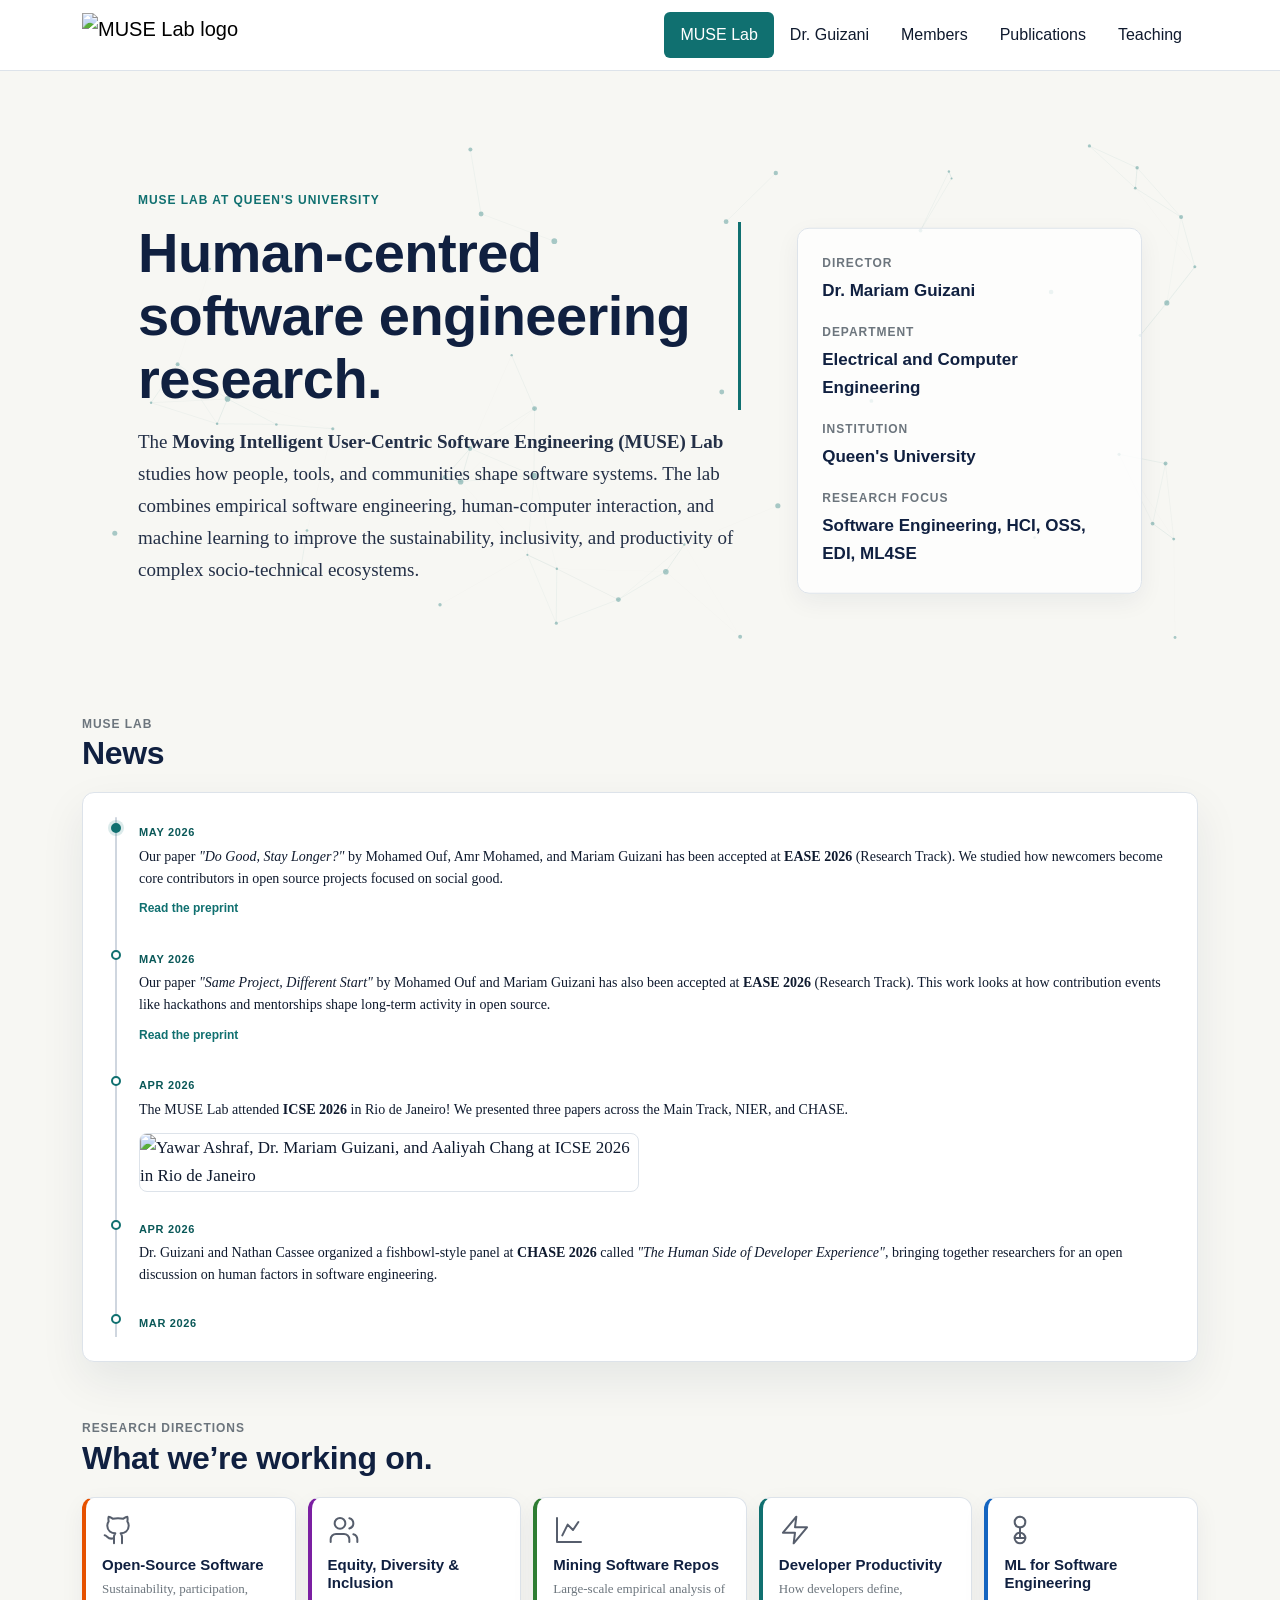
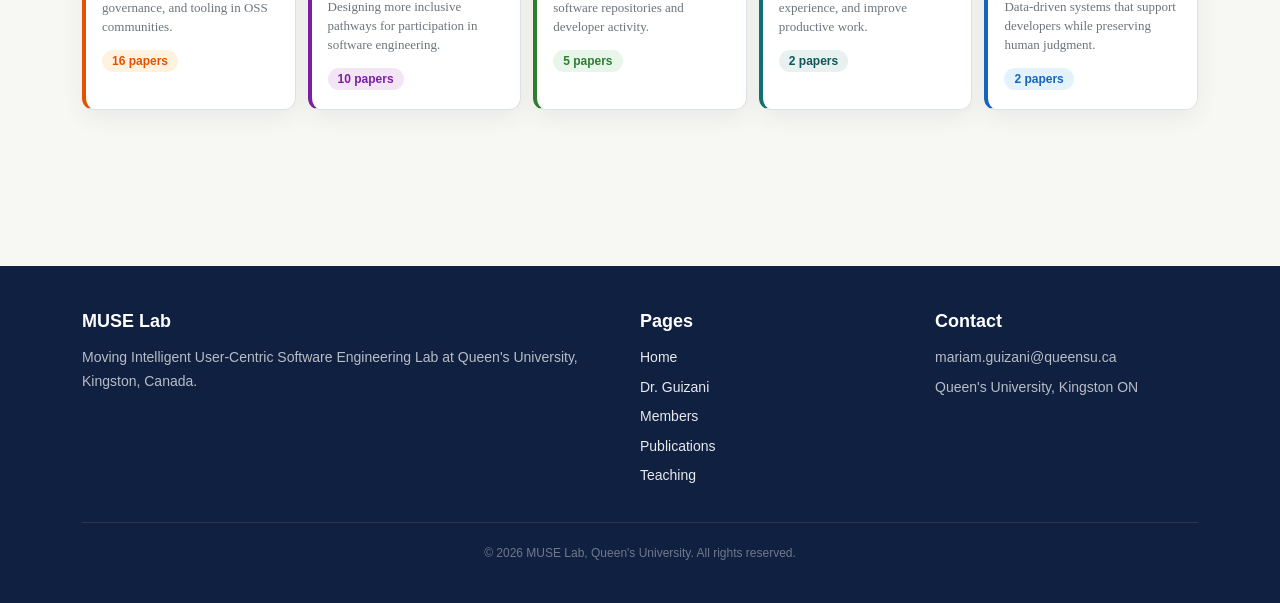
==== commit 19003a29: "add Excel-based update workflow for undergrads Edit a sheet, run a script, commit. No more touching " ====
--- a/index.html
+++ b/index.html
@@ -88,6 +88,7 @@
         <div class="news-card p-4">
             <div class="news-scroll">
                 <div class="news-timeline">
+<!-- AUTO:NEWS:START -->
                     <div class="news-item">
                         <span class="news-badge">May 2026</span>
                         <p>Our paper <em>"Do Good, Stay Longer?"</em> by Mohamed Ouf, Amr Mohamed, and Mariam Guizani has been accepted at <strong>EASE 2026</strong> (Research Track). We studied how newcomers become core contributors in open source projects focused on social good.</p>
@@ -161,6 +162,7 @@
                         <span class="news-badge">Sep 2021</span>
                         <p>Dr. Guizani was an invited speaker at the <strong>Open Source Summit 2021</strong> in Seattle, organized by the Linux Foundation, where she presented on developer productivity in open source communities.</p>
                     </div>
+<!-- AUTO:NEWS:END -->
                 </div>
             </div>
         </div>
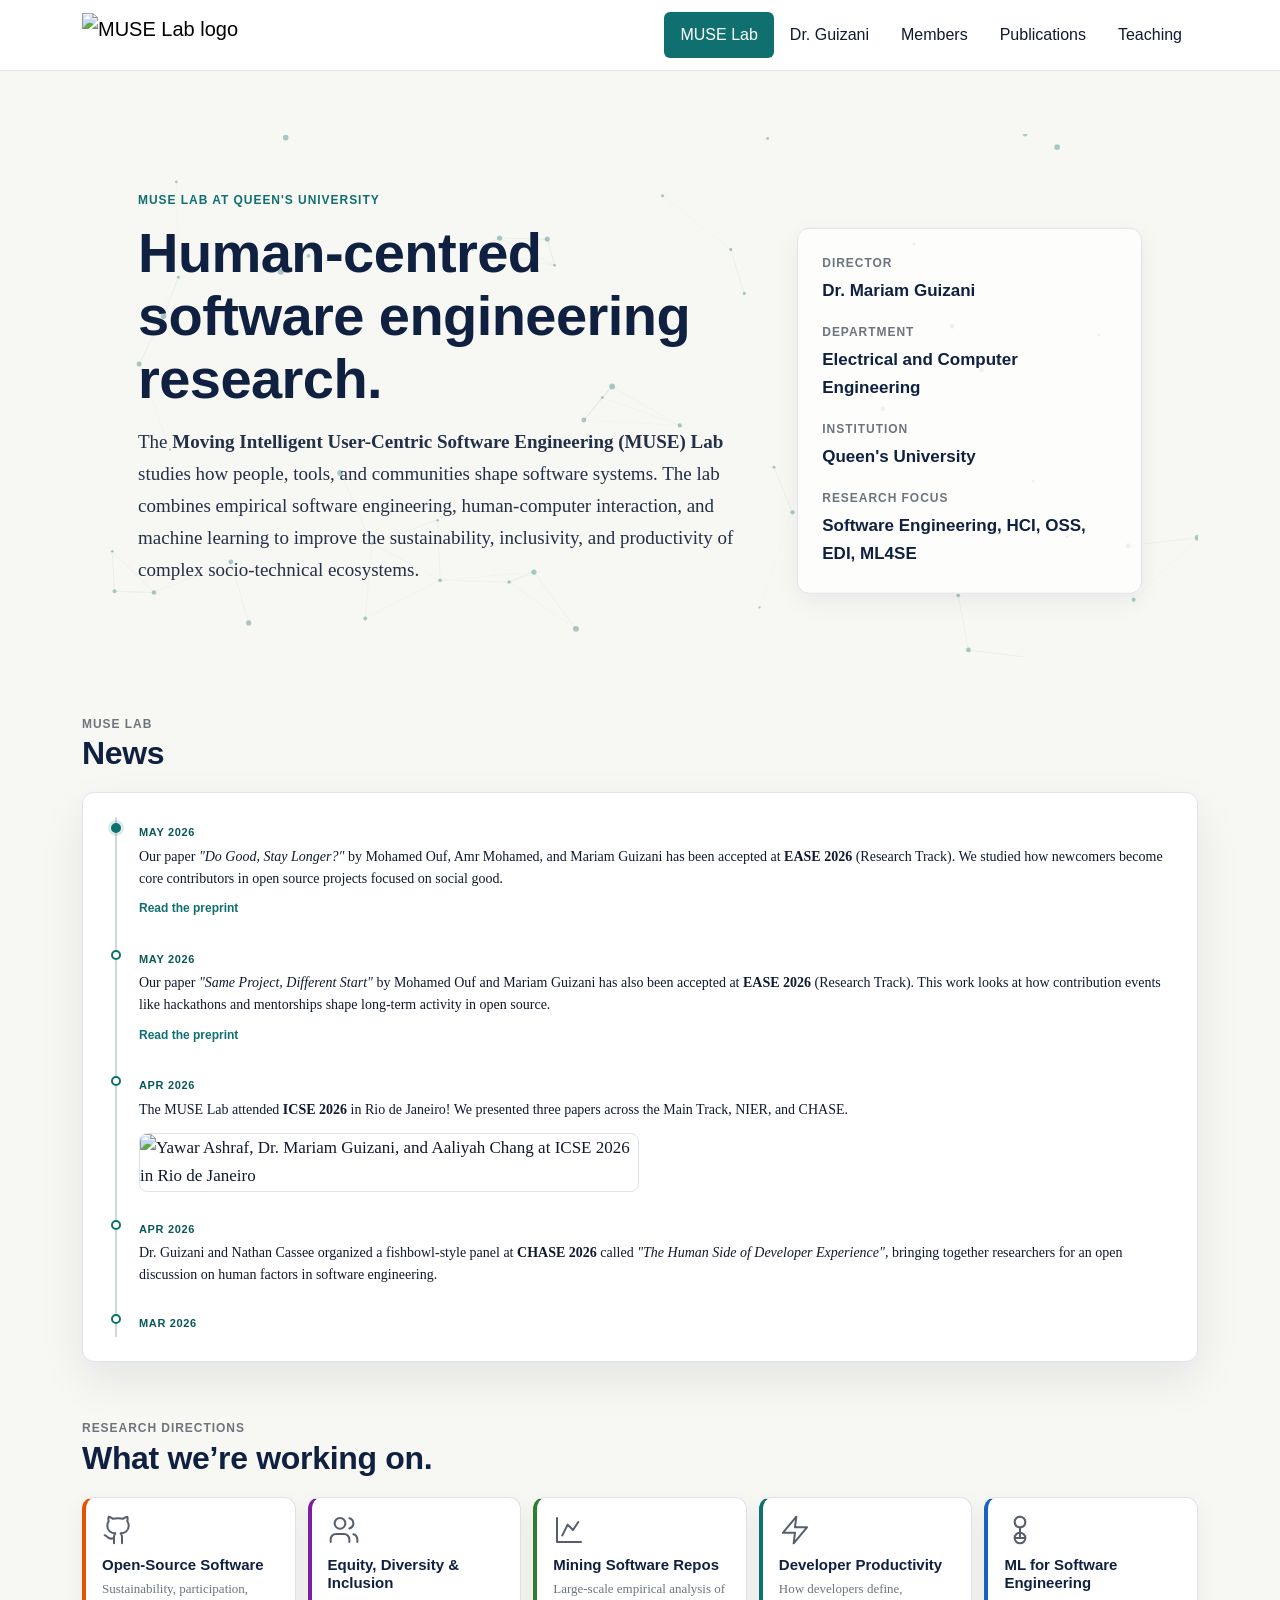
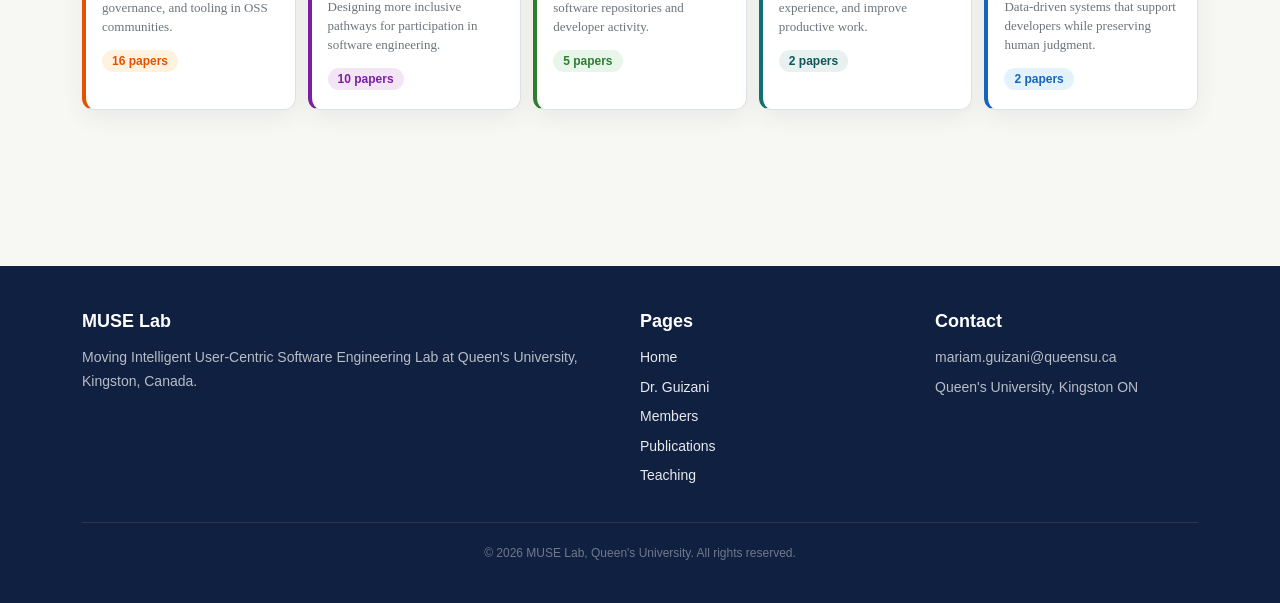
==== commit 8574984d: "seo: add social preview tags to all pages, clean docs Adds Open Graph and Twitter Card meta tags to " ====
--- a/index.html
+++ b/index.html
@@ -9,9 +9,12 @@
         <meta property="og:title" content="MUSE Lab - Queen's University" />
         <meta property="og:description" content="The Moving Intelligent User-Centric Software Engineering Lab at Queen's University." />
         <meta property="og:type" content="website" />
-        <meta name="twitter:card" content="summary" />
+        <meta property="og:url" content="https://muselabqueensu.github.io/" />
+        <meta property="og:image" content="https://muselabqueensu.github.io/assets/muse-lab-logo.png" />
+        <meta name="twitter:card" content="summary_large_image" />
         <meta name="twitter:title" content="MUSE Lab - Queen's University" />
         <meta name="twitter:description" content="The Moving Intelligent User-Centric Software Engineering Lab at Queen's University." />
+        <meta name="twitter:image" content="https://muselabqueensu.github.io/assets/muse-lab-logo.png" />
         <title>Mariam Guizani - MUSE Lab</title>
         <!-- Favicon -->
         <link rel="icon" type="image/x-icon" href="assets/favicon.ico" />
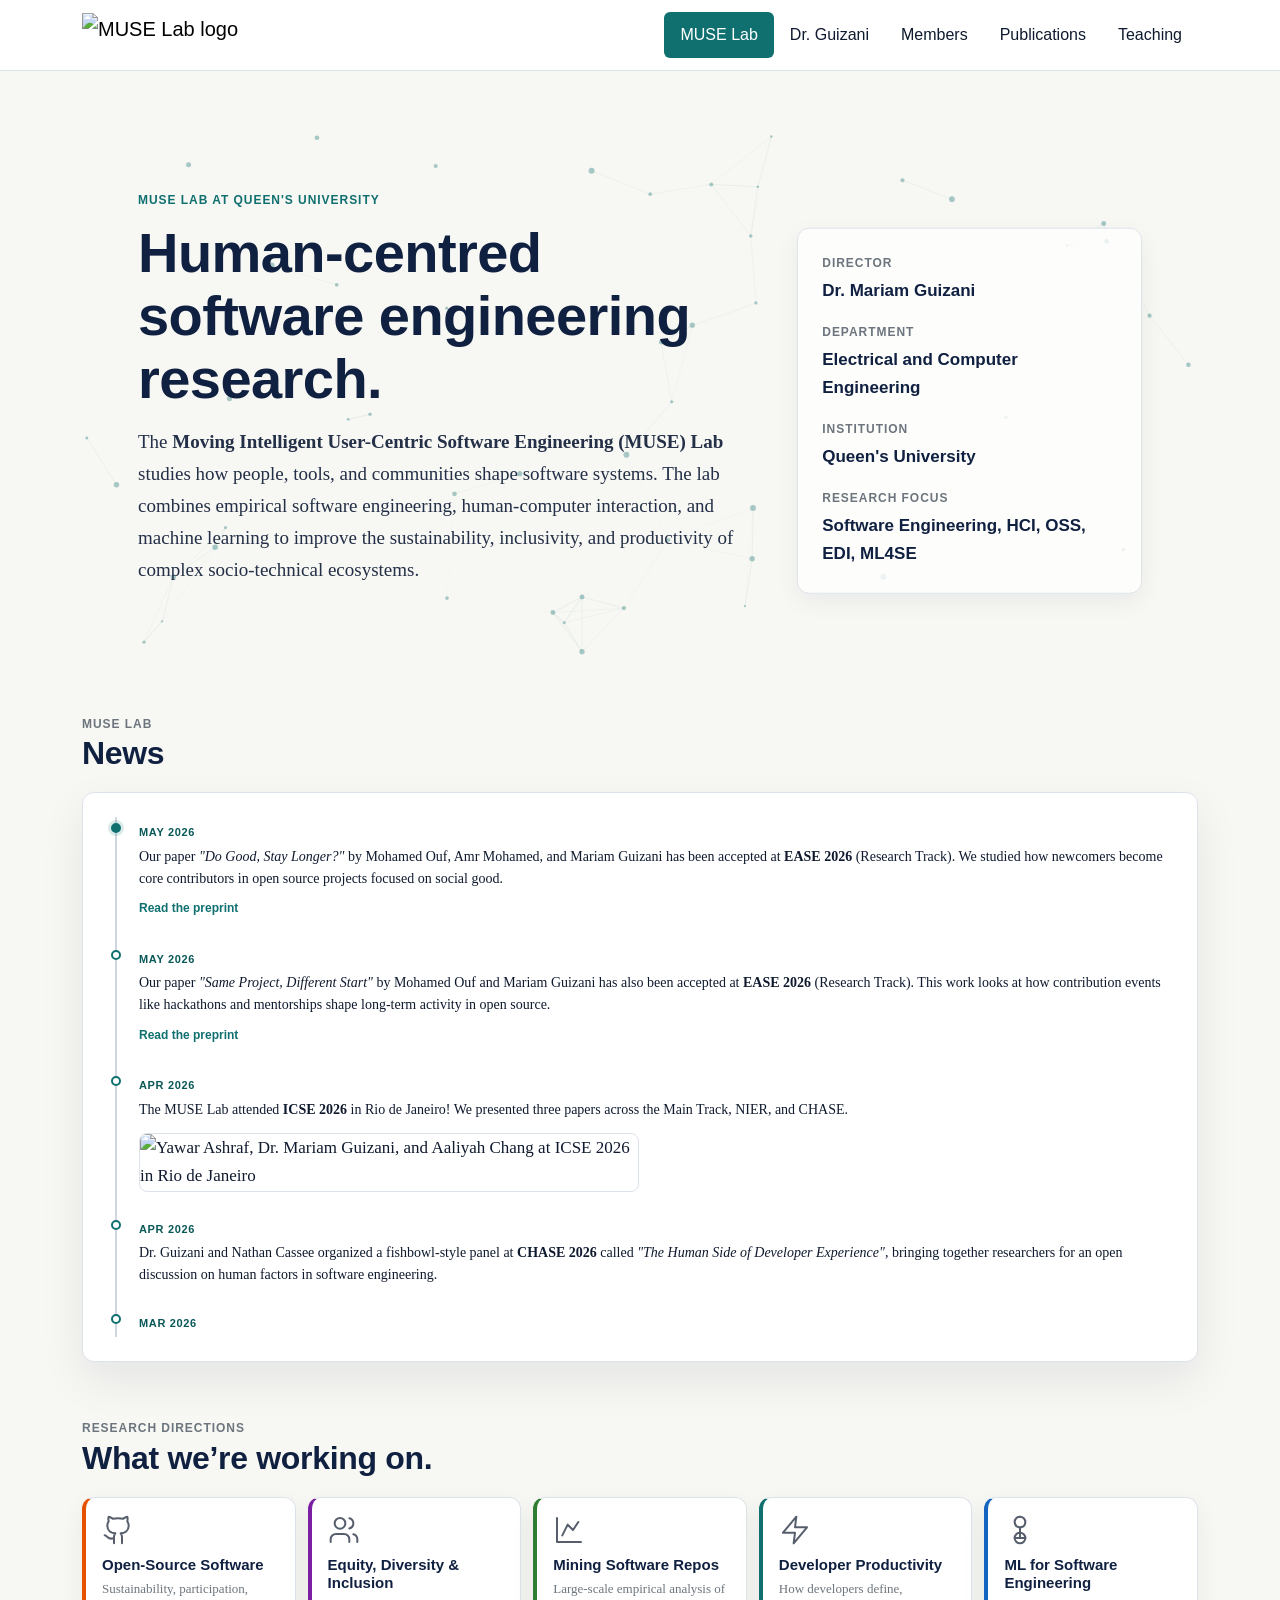
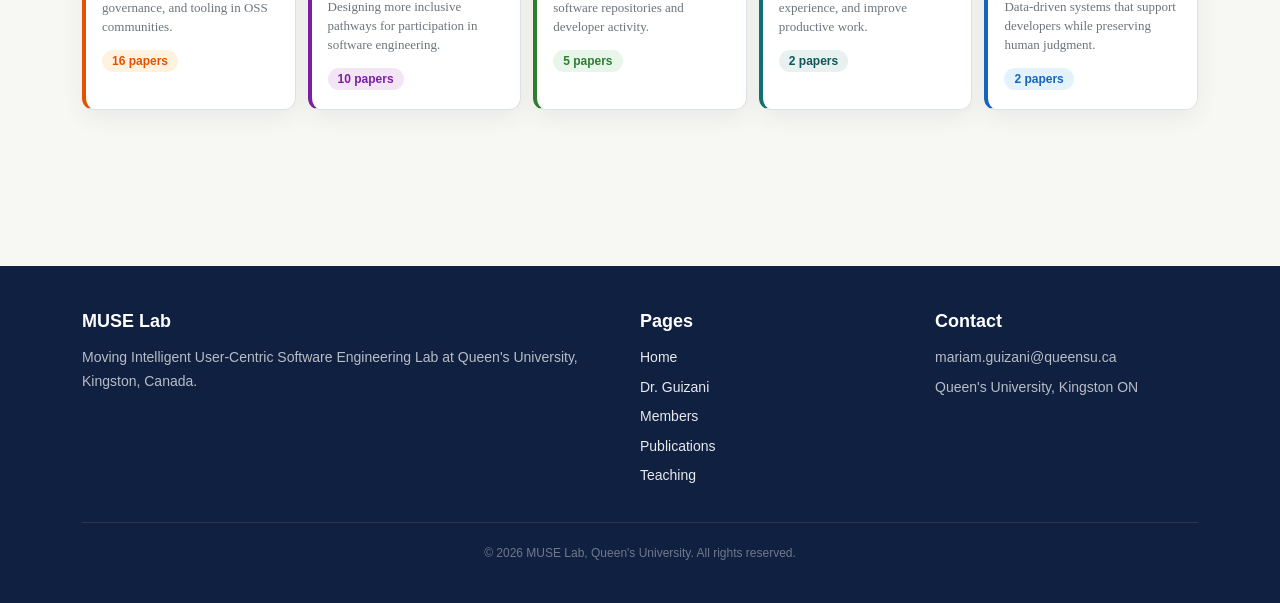
==== commit 20a2f8c7: "css: drop styles.css + theme.css, page <head> goes from 4 stylesheets to 2 styles.css was a verbatim" ====
--- a/index.html
+++ b/index.html
@@ -20,8 +20,6 @@
         <link rel="icon" type="image/x-icon" href="assets/favicon.ico" />
         <link rel="preconnect" href="https://cdn.jsdelivr.net" crossorigin>
         <link href="https://cdn.jsdelivr.net/npm/bootstrap@5.3.3/dist/css/bootstrap.min.css" rel="stylesheet" integrity="sha384-QWTKZyjpPEjISv5WaRU9OFeRpok6YctnYmDr5pNlyT2bRjXh0JMhjY6hW+ALEwIH" crossorigin="anonymous">
-        <link href="css/styles.css" rel="stylesheet" />
-        <link href="css/theme.css" rel="stylesheet" />
         <link href="css/redesign.css" rel="stylesheet" />
         <link rel="prefetch" href="publication.html">
         <link rel="prefetch" href="members.html">
--- a/css/redesign.css
+++ b/css/redesign.css
@@ -1023,7 +1023,7 @@
   font-family: var(--sans);
 }
 
-/* ===== No page transitions — instant render ===== */
+/* ===== No page transitions, instant render ===== */
 
 /* ===== Typing cursor ===== */
 .hero-typing {
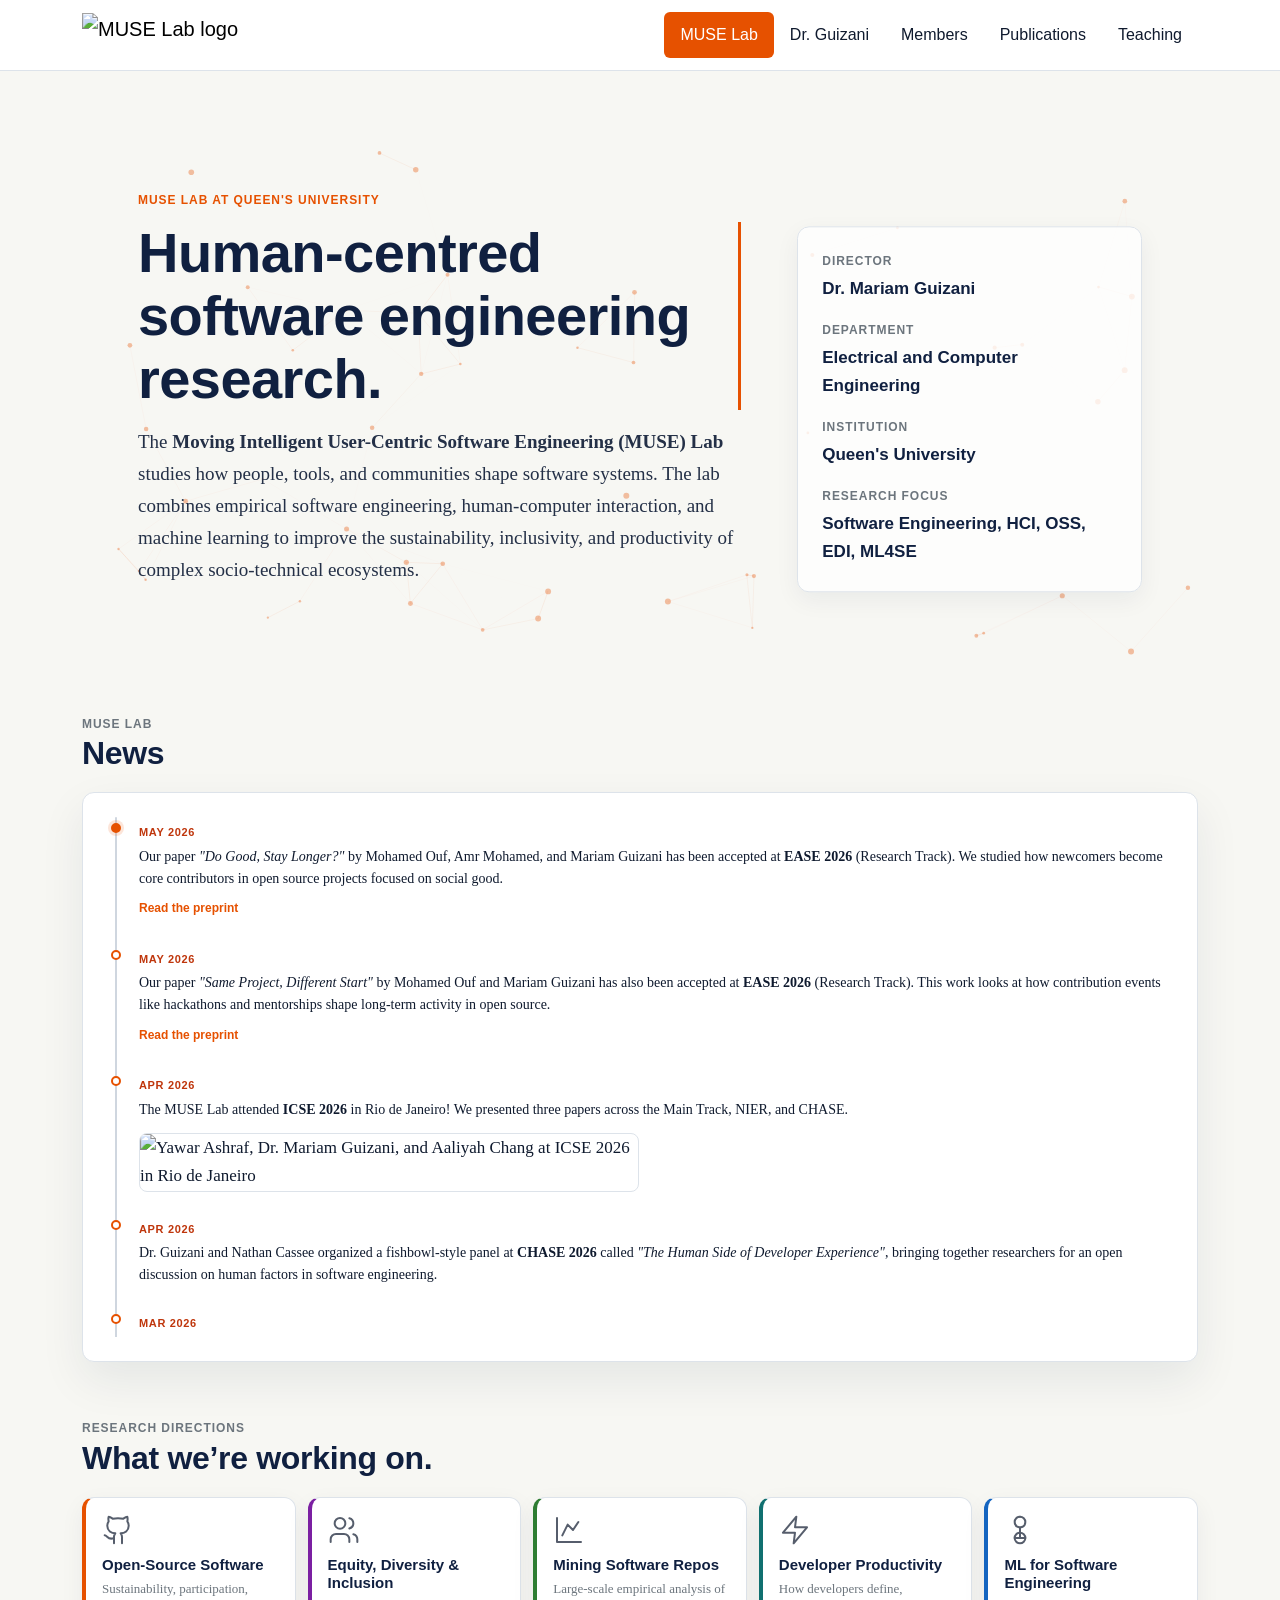
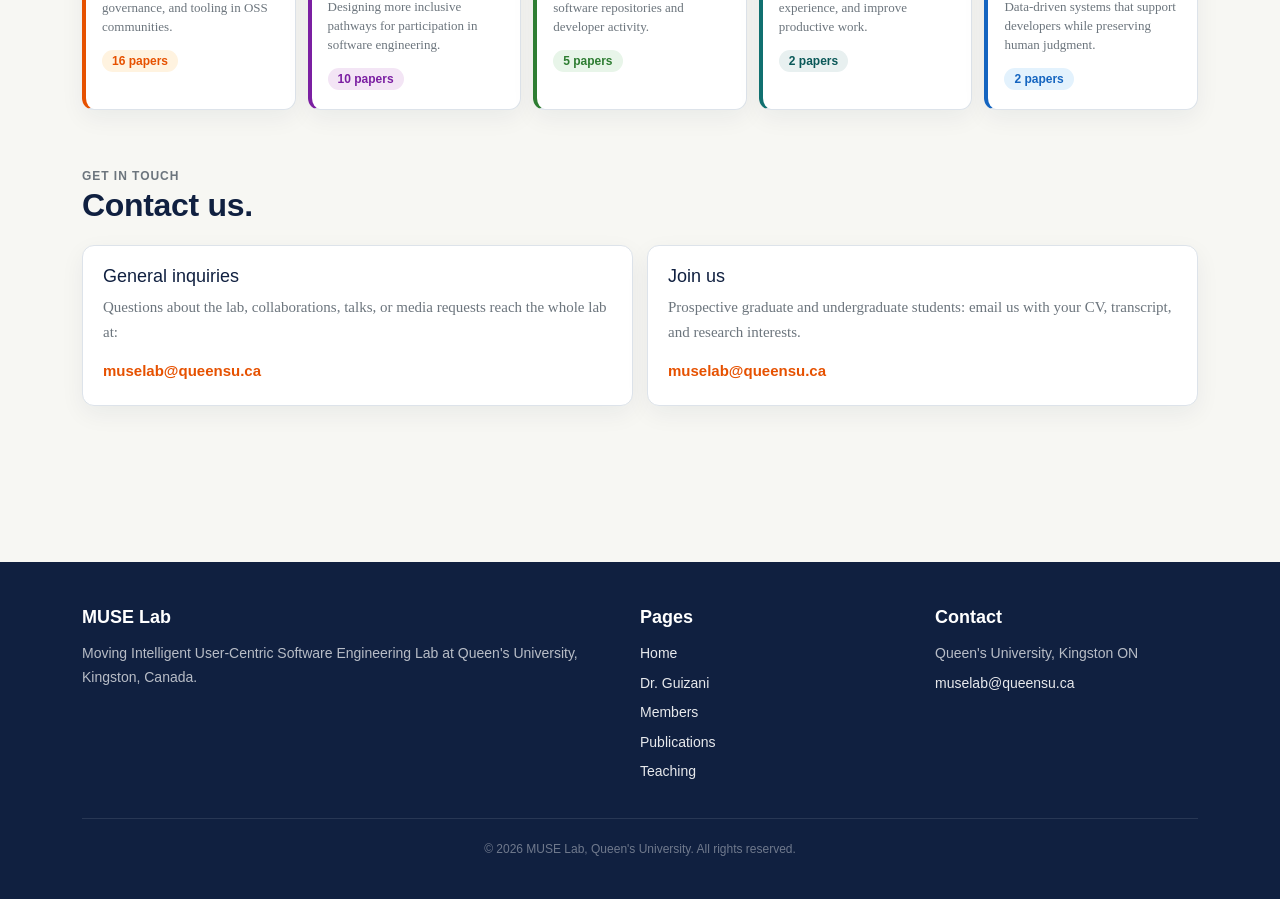
==== commit 56961113: "contact: add lab email muselab@queensu.ca site-wide - home: new Contact us section with General inqu" ====
--- a/index.html
+++ b/index.html
@@ -194,9 +194,9 @@
                         <img src="photos/zephvaniterson.jpg" alt="Zeph Van Iterson" title="Zeph Van Iterson">
                     </div>
                     <ul class="rd-card__papers">
-                        <li><a href="https://doi.org/10.1145/3415251">B. Trinkenreich, M. Guizani, et al. <em>Hidden Figures: Roles and Pathways of Successful OSS Contributors.</em> CSCW 2020.</a></li>
-                        <li><a href="https://doi.org/10.1145/3479551">M. Guizani, et al. <em>The Long Road Ahead: Ongoing Challenges in Contributing to Large OSS Organizations.</em> CSCW 2021.</a></li>
-                        <li><a href="https://doi.org/10.1109/ICSE48619.2023.00218">M. Guizani, et al. <em>Rules of Engagement: Why and How Companies Participate in OSS.</em> ICSE 2023.</a></li>
+                        <li><a href="https://doi.org/10.1145/3415251"><em>Hidden Figures: Roles and Pathways of Successful OSS Contributors.</em></a><br><small>B. Trinkenreich, M. Guizani, I. Wiese, A. Sarma, I. Steinmacher. CSCW 2020.</small></li>
+                        <li><a href="https://doi.org/10.1145/3479551"><em>The Long Road Ahead: Ongoing Challenges in Contributing to Large OSS Organizations.</em></a><br><small>M. Guizani, A. Chatterjee, B. Trinkenreich, M. E. May, G. J. Noa-Guevara, L. J. Russell, G. G. Cuevas Zambrano, D. Izquierdo-Cortazar, I. Steinmacher, M. A. Gerosa, A. Sarma. CSCW 2021.</small></li>
+                        <li><a href="https://doi.org/10.1109/ICSE48619.2023.00218"><em>Rules of Engagement: Why and How Companies Participate in OSS.</em></a><br><small>M. Guizani, A. A. Castro-Guzman, A. Sarma, I. Steinmacher. ICSE 2023.</small></li>
                     </ul>
                     <a href="publication.html" class="rd-card__link">View all OSS publications &rarr;</a>
                 </div>
@@ -214,8 +214,8 @@
                         <img src="photos/mariamguizani.jpeg" alt="Mariam Guizani" title="Dr. Mariam Guizani">
                     </div>
                     <ul class="rd-card__papers">
-                        <li><a href="https://doi.org/10.1109/MS.2020.3019540">M. Guizani, et al. <em>Gender Inclusivity as a Quality Requirement: Practices and Pitfalls.</em> IEEE Software 2020.</a></li>
-                        <li><a href="https://doi.org/10.1007/978-1-4842-9651-6_27">M. Hamid, A. Chatterjee, M. Guizani, et al. <em>How to Measure Diversity Actionably in Technology.</em> Book Chapter 2024.</a></li>
+                        <li><a href="https://doi.org/10.1109/MS.2020.3019540"><em>Gender Inclusivity as a Quality Requirement: Practices and Pitfalls.</em></a><br><small>M. Guizani, L. Letaw, M. Burnett, A. Sarma. IEEE Software 2020.</small></li>
+                        <li><a href="https://doi.org/10.1007/978-1-4842-9651-6_27"><em>How to Measure Diversity Actionably in Technology.</em></a><br><small>M. M. Hamid, A. Chatterjee, M. Guizani, A. Anderson, F. A. Moussaoui, S. Yang, I. T. Escobar, A. Sarma, M. Burnett. Book Chapter 2024.</small></li>
                     </ul>
                     <a href="publication.html" class="rd-card__link">View all EDI publications &rarr;</a>
                 </div>
@@ -235,8 +235,8 @@
                         <img src="photos/zephvaniterson.jpg" alt="Zeph Van Iterson" title="Zeph Van Iterson">
                     </div>
                     <ul class="rd-card__papers">
-                        <li><a href="https://doi.org/10.1145/3744916.3787782">M. Ouf, et al. <em>An Empirical Analysis of Community and Coding Patterns in OSS4SG vs. Conventional OSS.</em> EASE 2026.</a></li>
-                        <li><a href="https://arxiv.org/abs/2604.22120">M. Ouf, M. Guizani. <em>Same Project, Different Start: How Contribution Events Shape Activity and Retention in Open Source.</em> 2026.</a></li>
+                        <li><a href="https://doi.org/10.1145/3744916.3787782"><em>An Empirical Analysis of Community and Coding Patterns in OSS4SG vs. Conventional OSS.</em></a><br><small>M. Ouf, S. Noei, Z. Van Iterson, M. Guizani, Y. Zou. ICSE 2026.</small></li>
+                        <li><a href="https://arxiv.org/abs/2604.22120"><em>Same Project, Different Start: How Contribution Events Shape Activity and Retention in Open Source.</em></a><br><small>M. Ouf, M. Guizani. EASE 2026.</small></li>
                     </ul>
                     <a href="publication.html" class="rd-card__link">View all MSR publications &rarr;</a>
                 </div>
@@ -255,8 +255,8 @@
                         <img src="photos/amrmohamed.jpg" alt="Amr Mohamed" title="Amr Mohamed">
                     </div>
                     <ul class="rd-card__papers">
-                        <li><a href="https://doi.org/10.1145/3809494">A. Mohamed, M. Assi, M. Guizani. <em>The Impact of LLM-Assistants on Software Developer Productivity.</em> TOSEM 2025.</a></li>
-                        <li><a href="https://arxiv.org/abs/2511.14711">A. Chang, M. Guizani, B. Johnson. <em>Why Do We Code? A Theory on Motivations and Challenges in Software Engineering.</em> 2025.</a></li>
+                        <li><a href="https://doi.org/10.1145/3809494"><em>The Impact of LLM-Assistants on Software Developer Productivity.</em></a><br><small>A. Mohamed, M. Assi, M. Guizani. TOSEM 2026.</small></li>
+                        <li><a href="https://arxiv.org/abs/2511.14711"><em>Why Do We Code? A Theory on Motivations and Challenges in Software Engineering.</em></a><br><small>A. Chang, M. Guizani, B. Johnson. CHASE 2025.</small></li>
                     </ul>
                     <a href="publication.html" class="rd-card__link">View all Productivity publications &rarr;</a>
                 </div>
@@ -276,8 +276,8 @@
                         <img src="photos/michaelzhang.jpeg" alt="Michael Zhang" title="Michael Zhang">
                     </div>
                     <ul class="rd-card__papers">
-                        <li><a href="https://doi.org/10.1109/CASCON66301.2025.00080">M. Ouf, H. Li, M. Zhang, M. Guizani. <em>Reverse Engineering User Stories from Code using Large Language Models.</em> CASCON 2025.</a></li>
-                        <li>M. Zhang, Y. Tian, M. Guizani. <em>Design, Implementation and Evaluation of a Novel Programming Language Topic Classification Workflow.</em> CASCON 2025.</li>
+                        <li><a href="https://doi.org/10.1109/CASCON66301.2025.00080"><em>Reverse Engineering User Stories from Code using Large Language Models.</em></a><br><small>M. Ouf, H. Li, M. Zhang, M. Guizani. CASCON 2025.</small></li>
+                        <li><em>Design, Implementation and Evaluation of a Novel Programming Language Topic Classification Workflow.</em><br><small>M. Zhang, Y. Tian, M. Guizani. CASCON 2025.</small></li>
                     </ul>
                     <a href="publication.html" class="rd-card__link">View all ML4SE publications &rarr;</a>
                 </div>
@@ -288,6 +288,27 @@
             <button class="rd-detail__close" aria-label="Close">&times;</button>
             <div class="rd-detail__header"><h3></h3></div>
             <div class="rd-detail__body"></div>
+        </div>
+    </div>
+
+    <div class="container section-shell mb-5" id="contact">
+        <div class="section-head">
+            <div>
+                <p class="section-kicker">Get in touch</p>
+                <h2 class="section-title mb-0">Contact us.</h2>
+            </div>
+        </div>
+        <div class="research-grid">
+            <article class="research-tile">
+                <h3>General inquiries</h3>
+                <p>Questions about the lab, collaborations, talks, or media requests reach the whole lab at:</p>
+                <a class="contact-tile__mail" href="mailto:muselab@queensu.ca">muselab@queensu.ca</a>
+            </article>
+            <article class="research-tile">
+                <h3>Join us</h3>
+                <p>Prospective graduate and undergraduate students: email us with your CV, transcript, and research interests.</p>
+                <a class="contact-tile__mail" href="mailto:muselab@queensu.ca?subject=Student%20inquiry">muselab@queensu.ca</a>
+            </article>
         </div>
     </div>
     </main>
@@ -312,8 +333,8 @@
                 <div>
                     <div class="footer-brand">Contact</div>
                     <ul class="footer-links">
-                        <li>mariam.guizani@queensu.ca</li>
                         <li>Queen's University, Kingston ON</li>
+                        <li><a href="mailto:muselab@queensu.ca">muselab@queensu.ca</a></li>
                     </ul>
                 </div>
             </div>
--- a/css/redesign.css
+++ b/css/redesign.css
@@ -1,13 +1,14 @@
 :root {
   --muse-navy: #102040;
   --muse-navy-deep: #0a1830;
-  --muse-teal: #107070;
-  --muse-teal-deep: #0a5858;
-  --muse-teal-soft: #e8f0f0;
+  --muse-orange: #E65100;
+  --muse-orange-deep: #BF360C;
+  --muse-orange-soft: #fff3e0;
+  --muse-cyan: #107070;
+  --muse-cyan-deep: #0a5858;
+  --muse-cyan-soft: #e8f0f0;
   --muse-purple: #7B1FA2;
   --muse-purple-soft: #f3e5f5;
-  --muse-orange: #E65100;
-  --muse-orange-soft: #fff3e0;
   --muse-blue: #1565C0;
   --muse-blue-soft: #e3f2fd;
   --muse-rose: #C62828;
@@ -79,7 +80,7 @@
 
 .site-navbar .nav-link.active {
   color: #ffffff !important;
-  background: var(--muse-teal);
+  background: var(--muse-orange);
 }
 
 .site-navbar .navbar-toggler {
@@ -113,7 +114,7 @@
 
 .hero-card .eyebrow,
 .section-kicker {
-  color: var(--muse-teal);
+  color: var(--muse-orange);
   text-transform: uppercase;
   letter-spacing: 0.08em;
   font-size: 12px;
@@ -236,6 +237,21 @@
   color: var(--muted);
   font-size: 15px;
   margin: 0;
+}
+
+.contact-tile__mail {
+  display: inline-block;
+  margin-top: 12px;
+  font-family: var(--sans);
+  font-size: 15px;
+  font-weight: 600;
+  color: var(--muse-orange);
+  text-decoration: none;
+}
+
+.contact-tile__mail:hover {
+  color: var(--muse-orange-deep);
+  text-decoration: underline;
 }
 
 .rd-grid {
@@ -255,14 +271,14 @@
 }
 
 .rd-card:hover {
-  border-color: var(--muse-teal);
+  border-color: var(--muse-orange);
   box-shadow: var(--shadow);
   transform: translateY(-3px);
 }
 
 .rd-card.open {
-  border-color: var(--muse-teal);
-  box-shadow: 0 0 0 2px var(--muse-teal);
+  border-color: var(--muse-orange);
+  box-shadow: 0 0 0 2px var(--muse-orange);
 }
 
 .rd-card__front {
@@ -285,9 +301,9 @@
 }
 
 .rd-card__count {
-  background: var(--muse-teal-soft);
+  background: var(--muse-orange-soft);
   border-radius: 999px;
-  color: var(--muse-teal-deep);
+  color: var(--muse-orange-deep);
   font-family: var(--sans);
   font-size: 12px;
   font-weight: 700;
@@ -300,7 +316,7 @@
 
 .rd-detail {
   background: var(--surface);
-  border: 2px solid var(--muse-teal);
+  border: 2px solid var(--muse-orange);
   border-radius: var(--radius);
   box-shadow: var(--shadow);
   padding: 24px 28px;
@@ -369,7 +385,7 @@
   width: 46px;
   transition: border-color 0.2s;
 }
-.rd-detail__body .rd-card__people img:hover { border-color: var(--muse-teal); }
+.rd-detail__body .rd-card__people img:hover { border-color: var(--muse-orange); }
 
 .rd-detail__body .rd-card__papers {
   list-style: none;
@@ -391,17 +407,17 @@
   color: var(--fg);
   text-decoration: none;
 }
-.rd-detail__body .rd-card__papers li a:hover { color: var(--muse-teal); }
+.rd-detail__body .rd-card__papers li a:hover { color: var(--muse-orange); }
 
 .rd-detail__body .rd-card__link {
-  color: var(--muse-teal);
+  color: var(--muse-orange);
   font-family: var(--sans);
   font-size: 14px;
   font-weight: 650;
   text-decoration: none;
 }
 .rd-detail__body .rd-card__link:hover {
-  color: var(--muse-teal-deep);
+  color: var(--muse-orange-deep);
   text-decoration: underline;
 }
 
@@ -458,12 +474,12 @@
   height: 10px;
   border-radius: 50%;
   background: var(--surface);
-  border: 2px solid var(--muse-teal);
+  border: 2px solid var(--muse-orange);
   z-index: 1;
 }
 .news-item:first-child::before {
-  background: var(--muse-teal);
-  box-shadow: 0 0 0 3px rgba(16, 112, 112, 0.15);
+  background: var(--muse-orange);
+  box-shadow: 0 0 0 3px rgba(230, 81, 0, 0.15);
 }
 
 .news-badge {
@@ -473,7 +489,7 @@
   font-weight: 700;
   letter-spacing: 0.06em;
   text-transform: uppercase;
-  color: var(--muse-teal-deep);
+  color: var(--muse-orange-deep);
   background: none;
   padding: 0;
   margin-bottom: 4px;
@@ -499,13 +515,13 @@
   font-family: var(--sans);
   font-size: 12px;
   font-weight: 600;
-  color: var(--muse-teal);
+  color: var(--muse-orange);
   text-decoration: none;
   display: inline-flex;
   align-items: center;
   gap: 4px;
 }
-.news-link:hover { color: var(--muse-teal-deep); text-decoration: underline; }
+.news-link:hover { color: var(--muse-orange-deep); text-decoration: underline; }
 
 .news-fade {
   display: none;
@@ -550,7 +566,7 @@
 
 .page-members .card:hover {
   transform: translateY(-4px);
-  border-color: var(--muse-teal);
+  border-color: var(--muse-orange);
   box-shadow: var(--shadow);
 }
 
@@ -570,7 +586,7 @@
 }
 
 .role-count {
-  color: var(--muse-teal);
+  color: var(--muse-orange);
   font-family: var(--sans);
   font-size: 13px;
   font-weight: 700;
@@ -610,26 +626,6 @@
   padding: 14px;
 }
 
-.pub-stats-bar {
-  display: flex;
-  align-items: center;
-  gap: 6px;
-  margin-top: 8px;
-  font-family: var(--sans);
-  font-size: 14px;
-  color: var(--muted);
-}
-
-.pub-stat__value {
-  font-weight: 700;
-  color: var(--muse-navy);
-}
-
-.pub-stat-sep {
-  color: var(--line-strong);
-  margin: 0 4px;
-}
-
 .pub-card__tags {
   display: flex;
   flex-wrap: wrap;
@@ -662,8 +658,8 @@
 }
 
 .pub-tag--productivity {
-  background: var(--muse-teal-soft);
-  color: var(--muse-teal-deep);
+  background: var(--muse-cyan-soft);
+  color: var(--muse-cyan-deep);
 }
 
 .pub-tag--ml4se {
@@ -693,9 +689,9 @@
 }
 
 .pub-action--copied {
-  background: var(--muse-teal) !important;
+  background: var(--muse-orange) !important;
   color: #fff !important;
-  border-color: var(--muse-teal) !important;
+  border-color: var(--muse-orange) !important;
 }
 
 .pub-bibtex-btn {
@@ -707,7 +703,7 @@
   background: #eef4f4;
   border: 1px solid #cfe0e0;
   border-radius: 999px;
-  color: var(--muse-teal-deep);
+  color: var(--muse-orange-deep);
   display: inline-block;
   font-family: var(--sans);
   font-size: 13px;
@@ -753,7 +749,7 @@
 .pub-card {
   background: var(--surface);
   border: 1px solid var(--line);
-  border-left: 4px solid var(--muse-teal);
+  border-left: 4px solid var(--muse-orange);
   border-radius: var(--radius);
   box-shadow: var(--shadow-soft);
   padding: 22px;
@@ -763,12 +759,12 @@
 .pub-card:hover {
   transform: translateY(-2px);
   box-shadow: 0 12px 32px rgba(16, 32, 64, 0.1);
-  border-color: var(--muse-teal);
+  border-color: var(--muse-orange);
 }
 .pub-card--open {
   border-left-width: 4px;
-  border-color: var(--muse-teal);
-  box-shadow: 0 12px 32px rgba(16, 112, 112, 0.12);
+  border-color: var(--muse-orange);
+  box-shadow: 0 12px 32px rgba(230, 81, 0, 0.12);
 }
 
 .pub-card__meta {
@@ -795,8 +791,8 @@
 }
 
 .pub-card__type {
-  background: var(--muse-teal-soft);
-  color: var(--muse-teal-deep);
+  background: var(--muse-orange-soft);
+  color: var(--muse-orange-deep);
 }
 
 .pub-card__selected {
@@ -824,7 +820,7 @@
 }
 
 .pub-authors strong {
-  color: var(--muse-teal-deep);
+  color: var(--muse-orange-deep);
 }
 
 .pub-venue {
@@ -837,7 +833,7 @@
   transition: color 0.2s;
 }
 .pub-card:hover .pub-card__title {
-  color: var(--muse-teal);
+  color: var(--muse-orange);
 }
 .pub-card__title::after {
   content: '▾';
@@ -849,7 +845,7 @@
 }
 .pub-card.pub-card--open .pub-card__title::after {
   transform: rotate(180deg);
-  color: var(--muse-teal);
+  color: var(--muse-orange);
 }
 
 .pub-abstract {
@@ -871,7 +867,7 @@
   padding: 16px 20px;
   background: #f0f2f5;
   border-radius: 8px;
-  border-left: 3px solid var(--muse-teal);
+  border-left: 3px solid var(--muse-orange);
   margin: 0;
 }
 
@@ -905,12 +901,12 @@
   flex-shrink: 0;
 }
 .pub-action:hover {
-  border-color: var(--muse-teal);
-  color: var(--muse-teal);
-  background: var(--muse-teal-soft);
+  border-color: var(--muse-orange);
+  color: var(--muse-orange);
+  background: var(--muse-orange-soft);
   text-decoration: none;
   transform: translateY(-2px);
-  box-shadow: 0 4px 12px rgba(16, 112, 112, 0.15);
+  box-shadow: 0 4px 12px rgba(230, 81, 0, 0.15);
 }
 .pub-action::after {
   content: attr(aria-label);
@@ -961,13 +957,13 @@
 }
 
 .topic-label:hover {
-  border-color: var(--muse-teal);
-  color: var(--muse-teal-deep);
+  border-color: var(--muse-orange);
+  color: var(--muse-orange-deep);
 }
 
 .topic-label.active {
-  background: var(--muse-teal);
-  border-color: var(--muse-teal);
+  background: var(--muse-orange);
+  border-color: var(--muse-orange);
   color: #fff;
 }
 
@@ -1001,11 +997,11 @@
 }
 
 a {
-  color: var(--muse-teal);
+  color: var(--muse-orange);
 }
 
 a:hover {
-  color: var(--muse-teal-deep);
+  color: var(--muse-orange-deep);
 }
 
 h1,
@@ -1028,7 +1024,7 @@
 /* ===== Typing cursor ===== */
 .hero-typing {
   visibility: hidden;
-  border-right: 3px solid var(--muse-teal);
+  border-right: 3px solid var(--muse-orange);
   animation: blink 0.7s step-end infinite;
   padding-right: 4px;
 }
@@ -1095,14 +1091,14 @@
 }
 
 .rd-card[data-rd="productivity"] {
-  border-left: 4px solid var(--muse-teal);
+  border-left: 4px solid var(--muse-cyan);
 }
 .rd-card[data-rd="productivity"] .rd-card__count {
-  background: var(--muse-teal-soft);
-  color: var(--muse-teal-deep);
+  background: var(--muse-cyan-soft);
+  color: var(--muse-cyan-deep);
 }
 .rd-card[data-rd="productivity"].open {
-  border-color: var(--muse-teal);
+  border-color: var(--muse-cyan);
 }
 
 .rd-card[data-rd="msr"] {
@@ -1156,7 +1152,7 @@
 .teaching-card {
   background: var(--surface);
   border: 1px solid var(--line);
-  border-left: 4px solid var(--muse-teal);
+  border-left: 4px solid var(--muse-orange);
   border-radius: var(--radius);
   box-shadow: var(--shadow-soft);
   padding: 22px;
@@ -1166,7 +1162,7 @@
 }
 
 .teaching-card:hover {
-  border-color: var(--muse-teal);
+  border-color: var(--muse-orange);
   box-shadow: var(--shadow);
 }
 
@@ -1200,8 +1196,8 @@
 }
 
 .teaching-badge--semester {
-  background: var(--muse-teal-soft);
-  color: var(--muse-teal-deep);
+  background: var(--muse-orange-soft);
+  color: var(--muse-orange-deep);
 }
 
 .teaching-badge--level {
@@ -1232,12 +1228,12 @@
 
 .teaching-card__link {
   display: inline-block;
-  color: var(--muse-teal);
+  color: var(--muse-orange);
   font-family: var(--sans);
   font-size: 12px;
   font-weight: 650;
   text-decoration: none;
-  border: 1px solid var(--muse-teal);
+  border: 1px solid var(--muse-orange);
   border-radius: 6px;
   padding: 4px 12px;
   margin-top: 6px;
@@ -1245,14 +1241,14 @@
 }
 
 .teaching-card__link:hover {
-  background: var(--muse-teal);
+  background: var(--muse-orange);
   color: #fff;
   text-decoration: none;
 }
 
 .teaching-cta__btn {
   display: inline-block;
-  background: var(--muse-teal);
+  background: var(--muse-orange);
   color: #fff;
   border: none;
   border-radius: 8px;
@@ -1267,7 +1263,7 @@
 }
 
 .teaching-cta__btn:hover {
-  background: var(--muse-teal-deep);
+  background: var(--muse-orange-deep);
   color: #fff;
   text-decoration: none;
 }
@@ -1284,7 +1280,7 @@
 
 .page-members .card:hover {
   transform: translateY(-6px) rotateX(2deg) rotateY(-2deg);
-  border-color: var(--muse-teal);
+  border-color: var(--muse-orange);
   box-shadow: 0 20px 40px rgba(16, 32, 64, 0.12);
 }
 
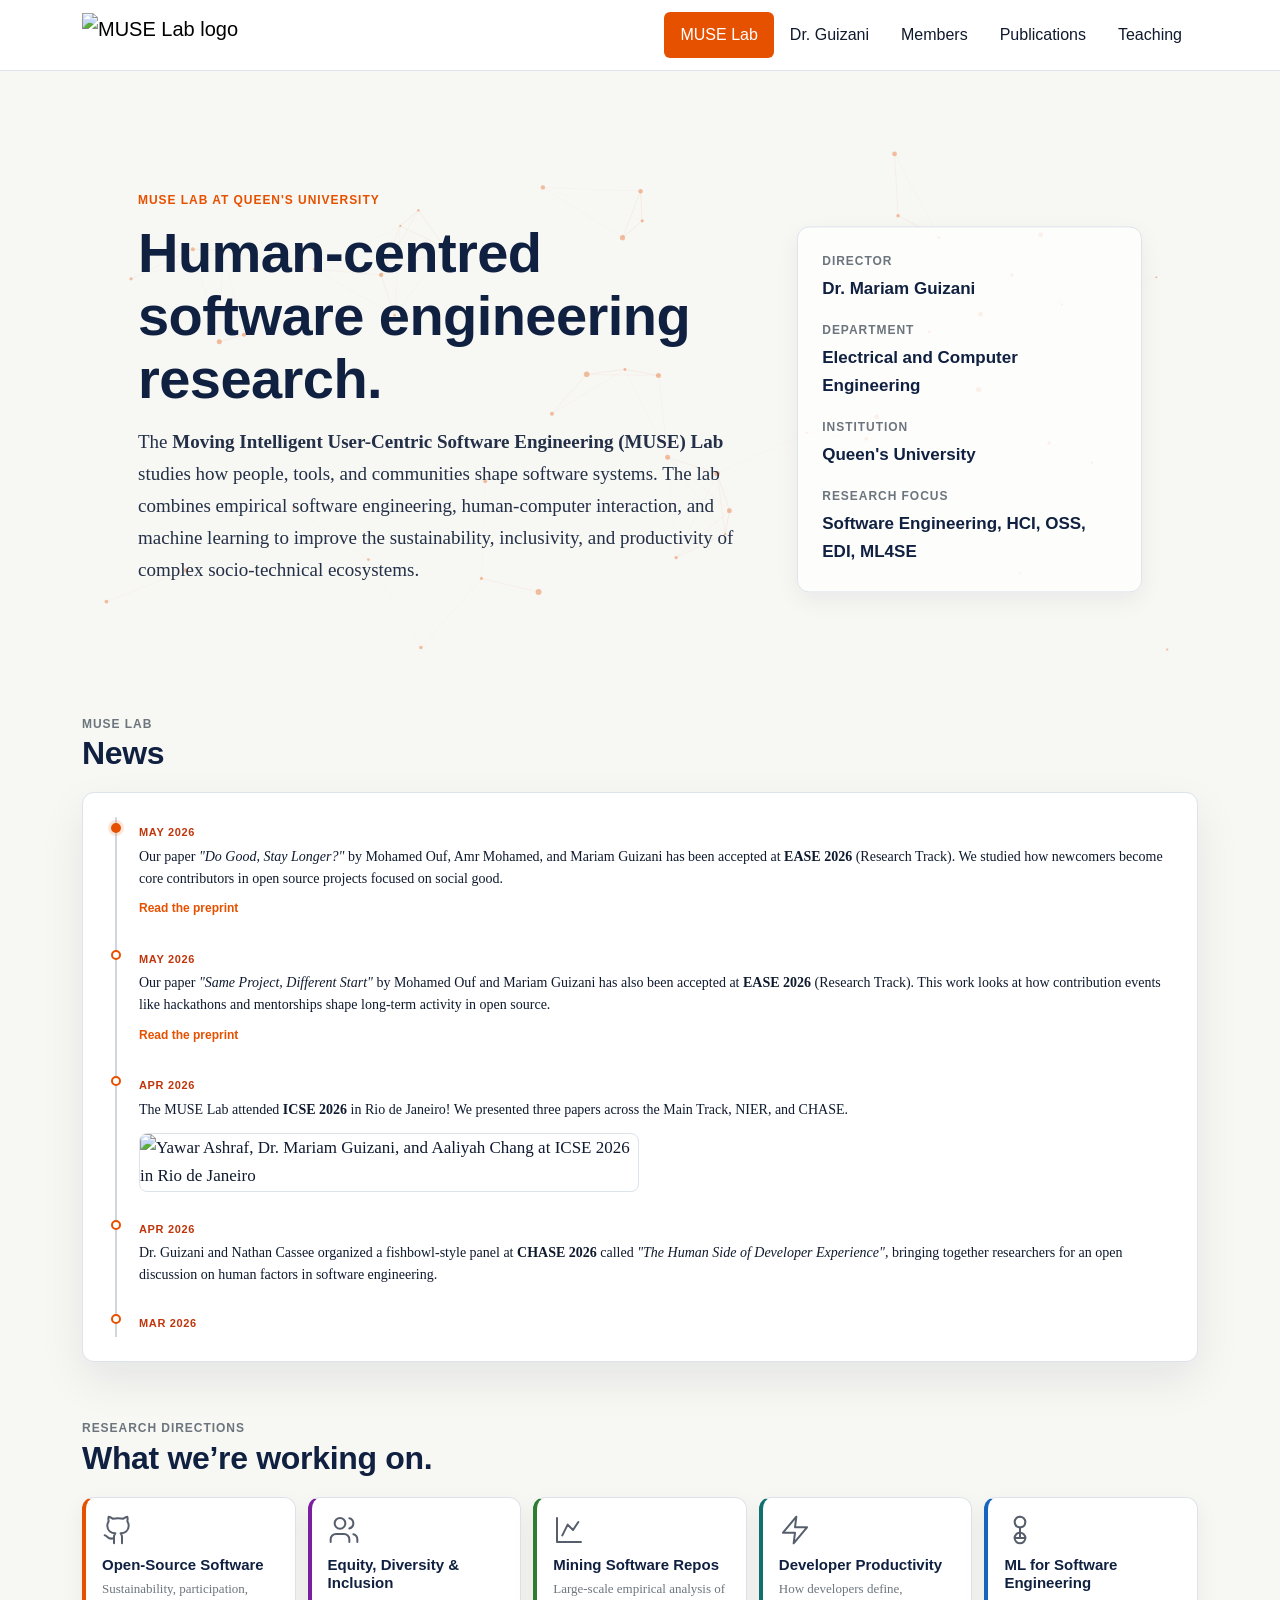
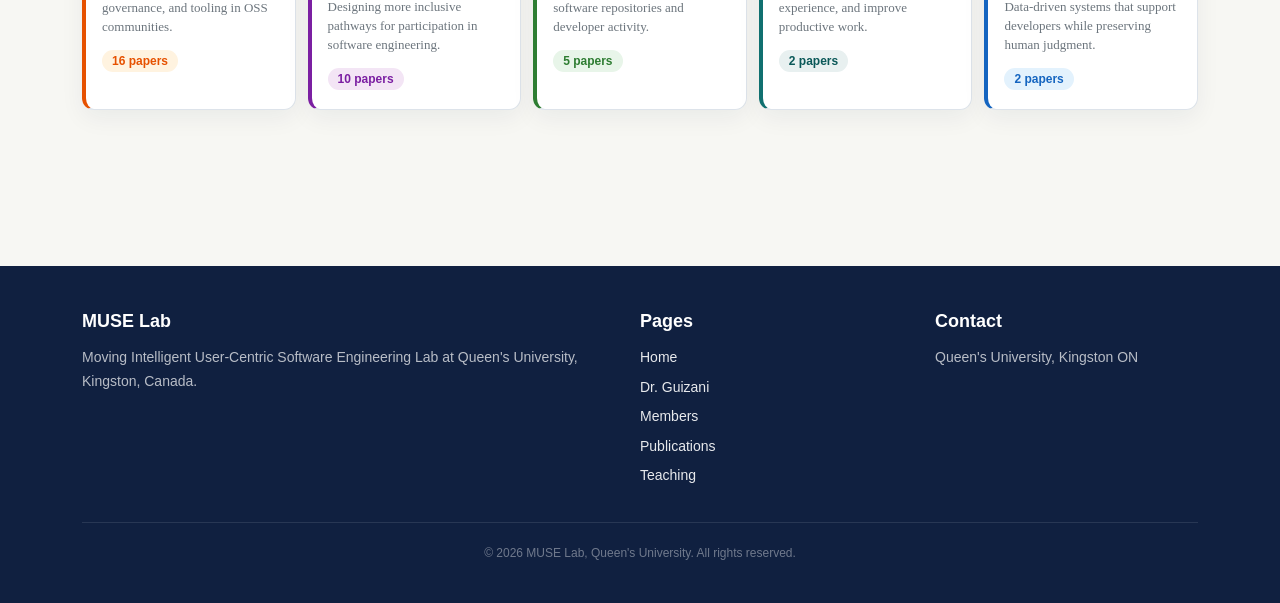
==== commit d06de979: "security: scrub member emails, add SRI, harden links and Actions - updates/members: replace real mem" ====
--- a/index.html
+++ b/index.html
@@ -93,12 +93,12 @@
                     <div class="news-item">
                         <span class="news-badge">May 2026</span>
                         <p>Our paper <em>"Do Good, Stay Longer?"</em> by Mohamed Ouf, Amr Mohamed, and Mariam Guizani has been accepted at <strong>EASE 2026</strong> (Research Track). We studied how newcomers become core contributors in open source projects focused on social good.</p>
-                        <a href="https://arxiv.org/abs/2601.23142" class="news-link" target="_blank">Read the preprint</a>
+                        <a href="https://arxiv.org/abs/2601.23142" class="news-link" target="_blank" rel="noopener">Read the preprint</a>
                     </div>
                     <div class="news-item">
                         <span class="news-badge">May 2026</span>
                         <p>Our paper <em>"Same Project, Different Start"</em> by Mohamed Ouf and Mariam Guizani has also been accepted at <strong>EASE 2026</strong> (Research Track). This work looks at how contribution events like hackathons and mentorships shape long-term activity in open source.</p>
-                        <a href="https://arxiv.org/abs/2604.22120" class="news-link" target="_blank">Read the preprint</a>
+                        <a href="https://arxiv.org/abs/2604.22120" class="news-link" target="_blank" rel="noopener">Read the preprint</a>
                     </div>
                     <div class="news-item">
                         <span class="news-badge">Apr 2026</span>
@@ -124,12 +124,12 @@
                     <div class="news-item">
                         <span class="news-badge">Feb 2026</span>
                         <p>Our systematic review on the impact of LLM assistants on developer productivity by Amr Mohamed, Maram Assi, and Mariam Guizani has been accepted at <strong>TOSEM</strong>.</p>
-                        <a href="https://arxiv.org/abs/2507.03156" class="news-link" target="_blank">Read the preprint</a>
+                        <a href="https://arxiv.org/abs/2507.03156" class="news-link" target="_blank" rel="noopener">Read the preprint</a>
                     </div>
                     <div class="news-item">
                         <span class="news-badge">Nov 2025</span>
                         <p>Mohamad Ashraf presented our paper on reverse engineering user stories from code using LLMs at <strong>CASCON 2025</strong> in Toronto.</p>
-                        <a href="https://doi.org/10.1109/CASCON66301.2025.00080" class="news-link" target="_blank">Read the paper</a>
+                        <a href="https://doi.org/10.1109/CASCON66301.2025.00080" class="news-link" target="_blank" rel="noopener">Read the paper</a>
                     </div>
                     <div class="news-item">
                         <span class="news-badge">Nov 2025</span>
@@ -288,27 +288,6 @@
             <button class="rd-detail__close" aria-label="Close">&times;</button>
             <div class="rd-detail__header"><h3></h3></div>
             <div class="rd-detail__body"></div>
-        </div>
-    </div>
-
-    <div class="container section-shell mb-5" id="contact">
-        <div class="section-head">
-            <div>
-                <p class="section-kicker">Get in touch</p>
-                <h2 class="section-title mb-0">Contact us.</h2>
-            </div>
-        </div>
-        <div class="research-grid">
-            <article class="research-tile">
-                <h3>General inquiries</h3>
-                <p>Questions about the lab, collaborations, talks, or media requests reach the whole lab at:</p>
-                <a class="contact-tile__mail" href="mailto:muselab@queensu.ca">muselab@queensu.ca</a>
-            </article>
-            <article class="research-tile">
-                <h3>Join us</h3>
-                <p>Prospective graduate and undergraduate students: email us with your CV, transcript, and research interests.</p>
-                <a class="contact-tile__mail" href="mailto:muselab@queensu.ca?subject=Student%20inquiry">muselab@queensu.ca</a>
-            </article>
         </div>
     </div>
     </main>
@@ -334,7 +313,6 @@
                     <div class="footer-brand">Contact</div>
                     <ul class="footer-links">
                         <li>Queen's University, Kingston ON</li>
-                        <li><a href="mailto:muselab@queensu.ca">muselab@queensu.ca</a></li>
                     </ul>
                 </div>
             </div>
@@ -343,7 +321,7 @@
     </footer>
 
     <!-- Bootstrap core JS -->
-    <script src="https://cdn.jsdelivr.net/npm/bootstrap@5.3.3/dist/js/bootstrap.bundle.min.js" crossorigin="anonymous"></script>
+    <script src="https://cdn.jsdelivr.net/npm/bootstrap@5.3.3/dist/js/bootstrap.bundle.min.js" integrity="sha384-YvpcrYf0tY3lHB60NNkmXc5s9fDVZLESaAA55NDzOxhy9GkcIdslK1eN7N6jIeHz" crossorigin="anonymous"></script>
     <script src="js/fancy.js"></script>
 </body>
 </html>
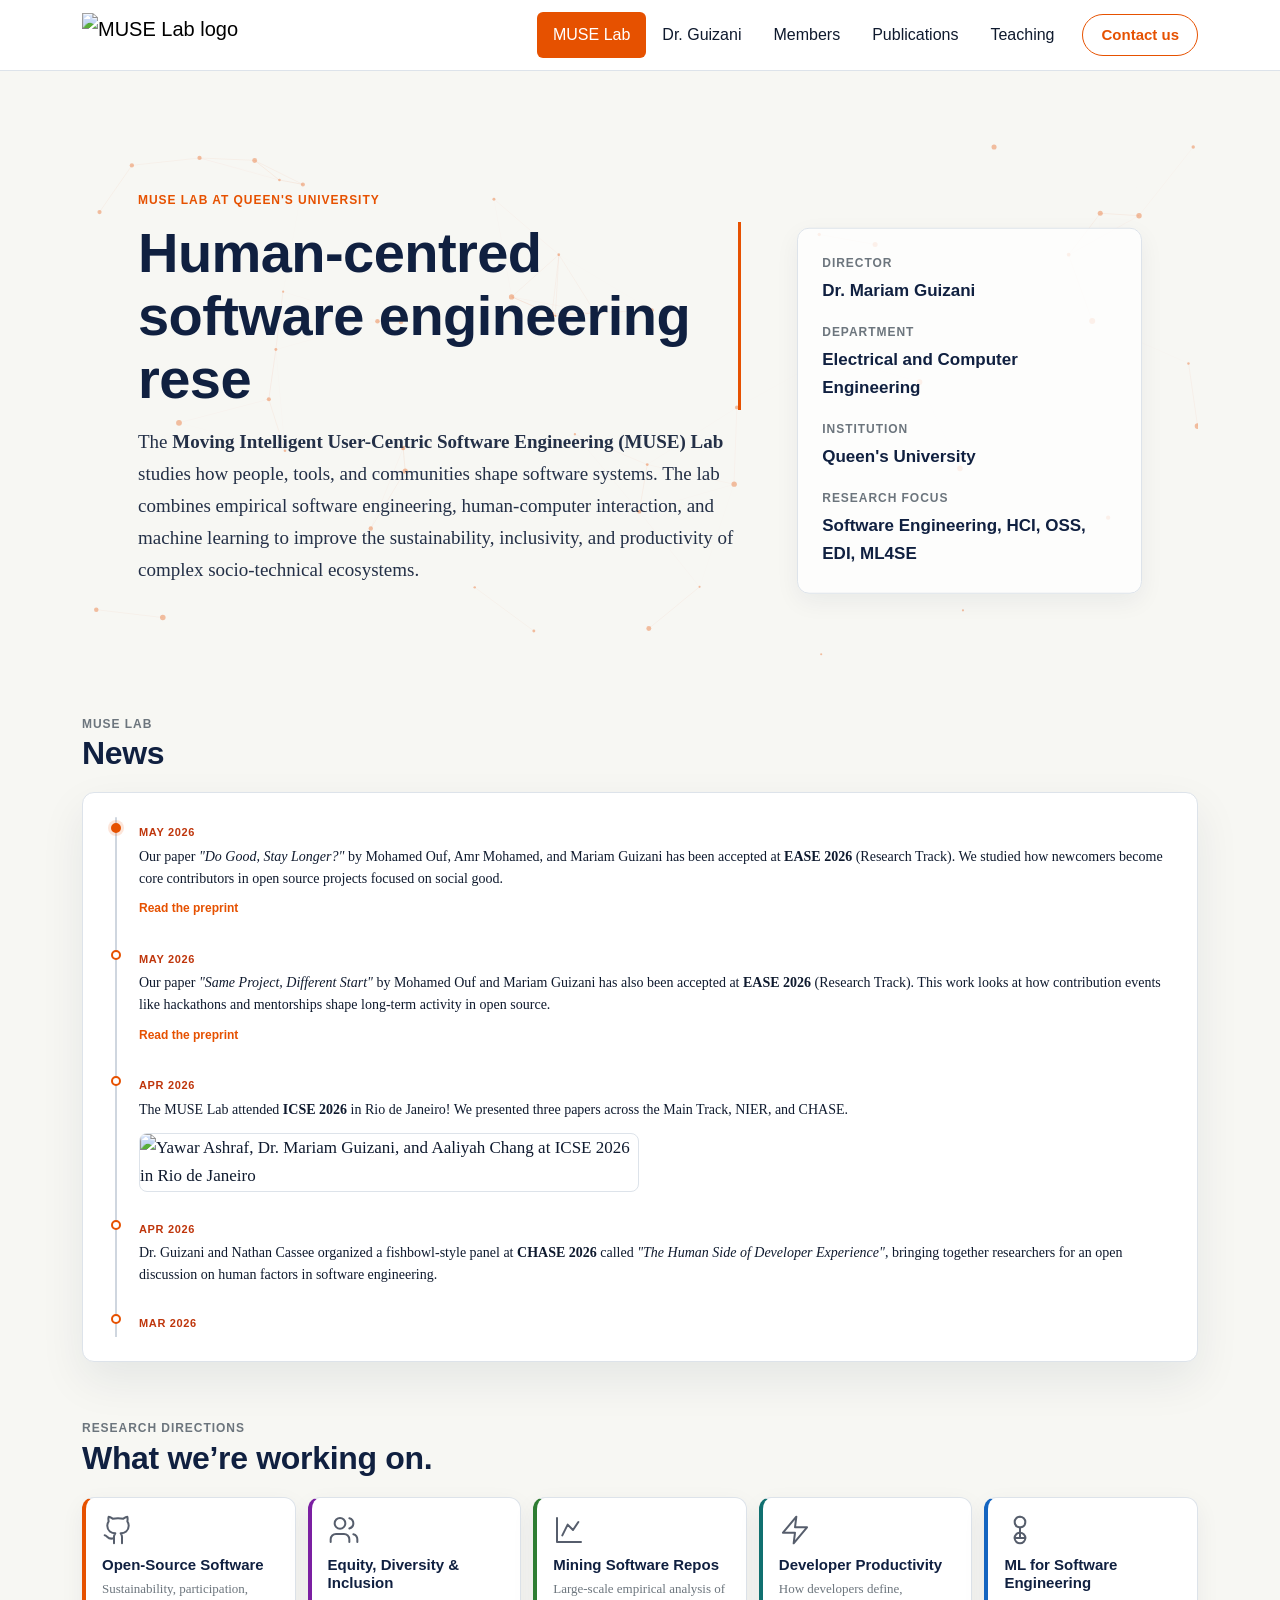
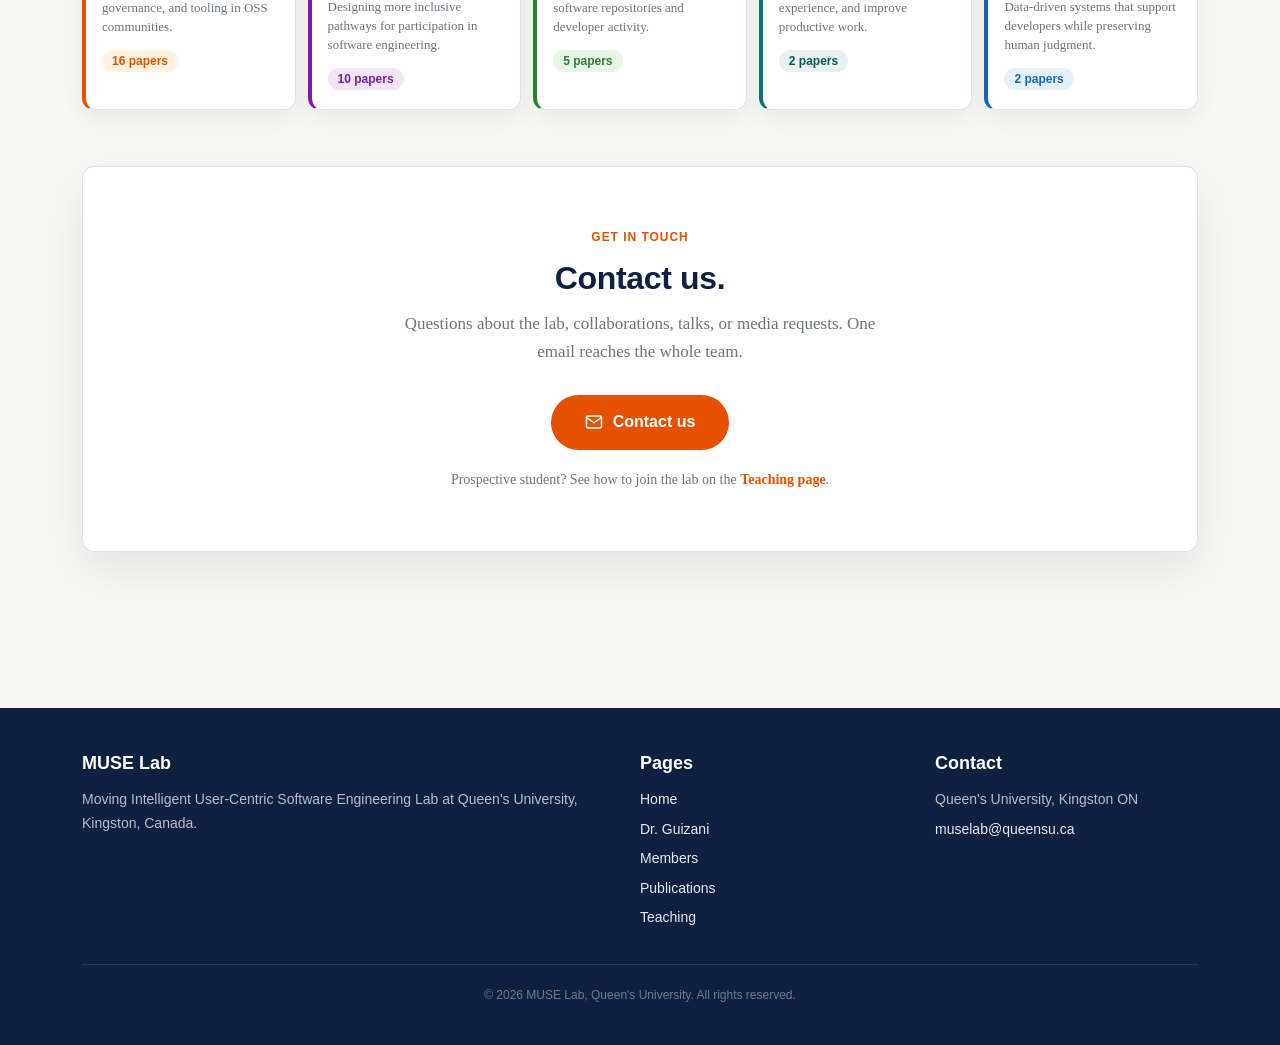
==== commit 4485b997: "members: add Sophia Thurston, Hassaan photo/role; contact UX final; maintenance Visible: - members: " ====
--- a/index.html
+++ b/index.html
@@ -44,6 +44,7 @@
                     <li class="nav-item"><a class="nav-link" href="members.html">Members</a></li>
                     <li class="nav-item"><a class="nav-link" href="publication.html">Publications</a></li>
                     <li class="nav-item"><a class="nav-link" href="teaching.html">Teaching</a></li>
+                    <li class="nav-item nav-cta"><a class="nav-cta__btn" href="#contact">Contact us</a></li>
                 </ul>
             </div>
         </div>
@@ -290,6 +291,19 @@
             <div class="rd-detail__body"></div>
         </div>
     </div>
+
+    <div class="container section-shell mb-5" id="contact">
+        <div class="contact-panel">
+            <p class="section-kicker">Get in touch</p>
+            <h2 class="section-title">Contact us.</h2>
+            <p class="contact-panel__lead">Questions about the lab, collaborations, talks, or media requests. One email reaches the whole team.</p>
+            <a class="btn-contact" href="mailto:muselab@queensu.ca?subject=Lab%20inquiry">
+                <svg width="18" height="18" viewBox="0 0 24 24" fill="none" stroke="currentColor" stroke-width="2" stroke-linecap="round" stroke-linejoin="round" aria-hidden="true"><path d="M4 4h16c1.1 0 2 .9 2 2v12c0 1.1-.9 2-2 2H4c-1.1 0-2-.9-2-2V6c0-1.1.9-2 2-2z"/><polyline points="22,6 12,13 2,6"/></svg>
+                Contact us
+            </a>
+            <p class="contact-panel__alt">Prospective student? See how to join the lab on the <a href="teaching.html">Teaching page</a>.</p>
+        </div>
+    </div>
     </main>
 
     <footer class="site-footer">
@@ -313,6 +327,7 @@
                     <div class="footer-brand">Contact</div>
                     <ul class="footer-links">
                         <li>Queen's University, Kingston ON</li>
+                        <li><a href="mailto:muselab@queensu.ca">muselab@queensu.ca</a></li>
                     </ul>
                 </div>
             </div>
--- a/css/redesign.css
+++ b/css/redesign.css
@@ -239,18 +239,105 @@
   margin: 0;
 }
 
-.contact-tile__mail {
+/* ===== Contact CTA: navbar button + home panel ===== */
+.nav-cta {
+  align-self: center;
+  margin-left: 12px;
+}
+
+.nav-cta__btn {
   display: inline-block;
-  margin-top: 12px;
   font-family: var(--sans);
   font-size: 15px;
   font-weight: 600;
   color: var(--muse-orange);
+  background: transparent;
+  border: 1.5px solid var(--muse-orange);
+  border-radius: 999px;
+  padding: 7px 18px;
   text-decoration: none;
-}
-
-.contact-tile__mail:hover {
-  color: var(--muse-orange-deep);
+  white-space: nowrap;
+  transition: background 0.18s ease, color 0.18s ease, box-shadow 0.18s ease;
+}
+
+.nav-cta__btn:hover,
+.nav-cta__btn:focus-visible {
+  background: var(--muse-orange);
+  color: #fff;
+  box-shadow: 0 6px 16px rgba(230, 81, 0, 0.28);
+  text-decoration: none;
+}
+
+@media (max-width: 991.98px) {
+  .nav-cta {
+    margin-left: 0;
+    margin-top: 10px;
+    align-self: flex-start;
+  }
+}
+
+#contact {
+  scroll-margin-top: 90px;
+}
+
+.contact-panel {
+  text-align: center;
+  padding: clamp(36px, 5vw, 60px) clamp(20px, 4vw, 48px);
+  background: var(--surface);
+  border: 1px solid var(--line);
+  border-radius: var(--radius);
+  box-shadow: var(--shadow);
+}
+
+.contact-panel .section-title {
+  margin-bottom: 12px;
+}
+
+.contact-panel__lead {
+  color: var(--muted);
+  max-width: 56ch;
+  margin: 0 auto 28px;
+}
+
+.btn-contact {
+  display: inline-flex;
+  align-items: center;
+  gap: 10px;
+  font-family: var(--sans);
+  font-size: 16px;
+  font-weight: 600;
+  color: #fff;
+  background: var(--muse-orange);
+  border: none;
+  border-radius: 999px;
+  padding: 14px 34px;
+  text-decoration: none;
+  cursor: pointer;
+  transition: background 0.18s ease, transform 0.18s ease, box-shadow 0.18s ease;
+}
+
+.btn-contact:hover,
+.btn-contact:focus-visible {
+  background: var(--muse-orange-deep);
+  color: #fff;
+  transform: translateY(-2px);
+  box-shadow: 0 10px 24px rgba(230, 81, 0, 0.3);
+  text-decoration: none;
+}
+
+.contact-panel__alt {
+  margin: 18px 0 0;
+  font-size: 14px;
+  color: var(--muted);
+}
+
+.contact-panel__alt a {
+  color: var(--muse-orange);
+  font-weight: 600;
+  text-decoration: none;
+}
+
+.contact-panel__alt a:hover {
   text-decoration: underline;
 }
 
